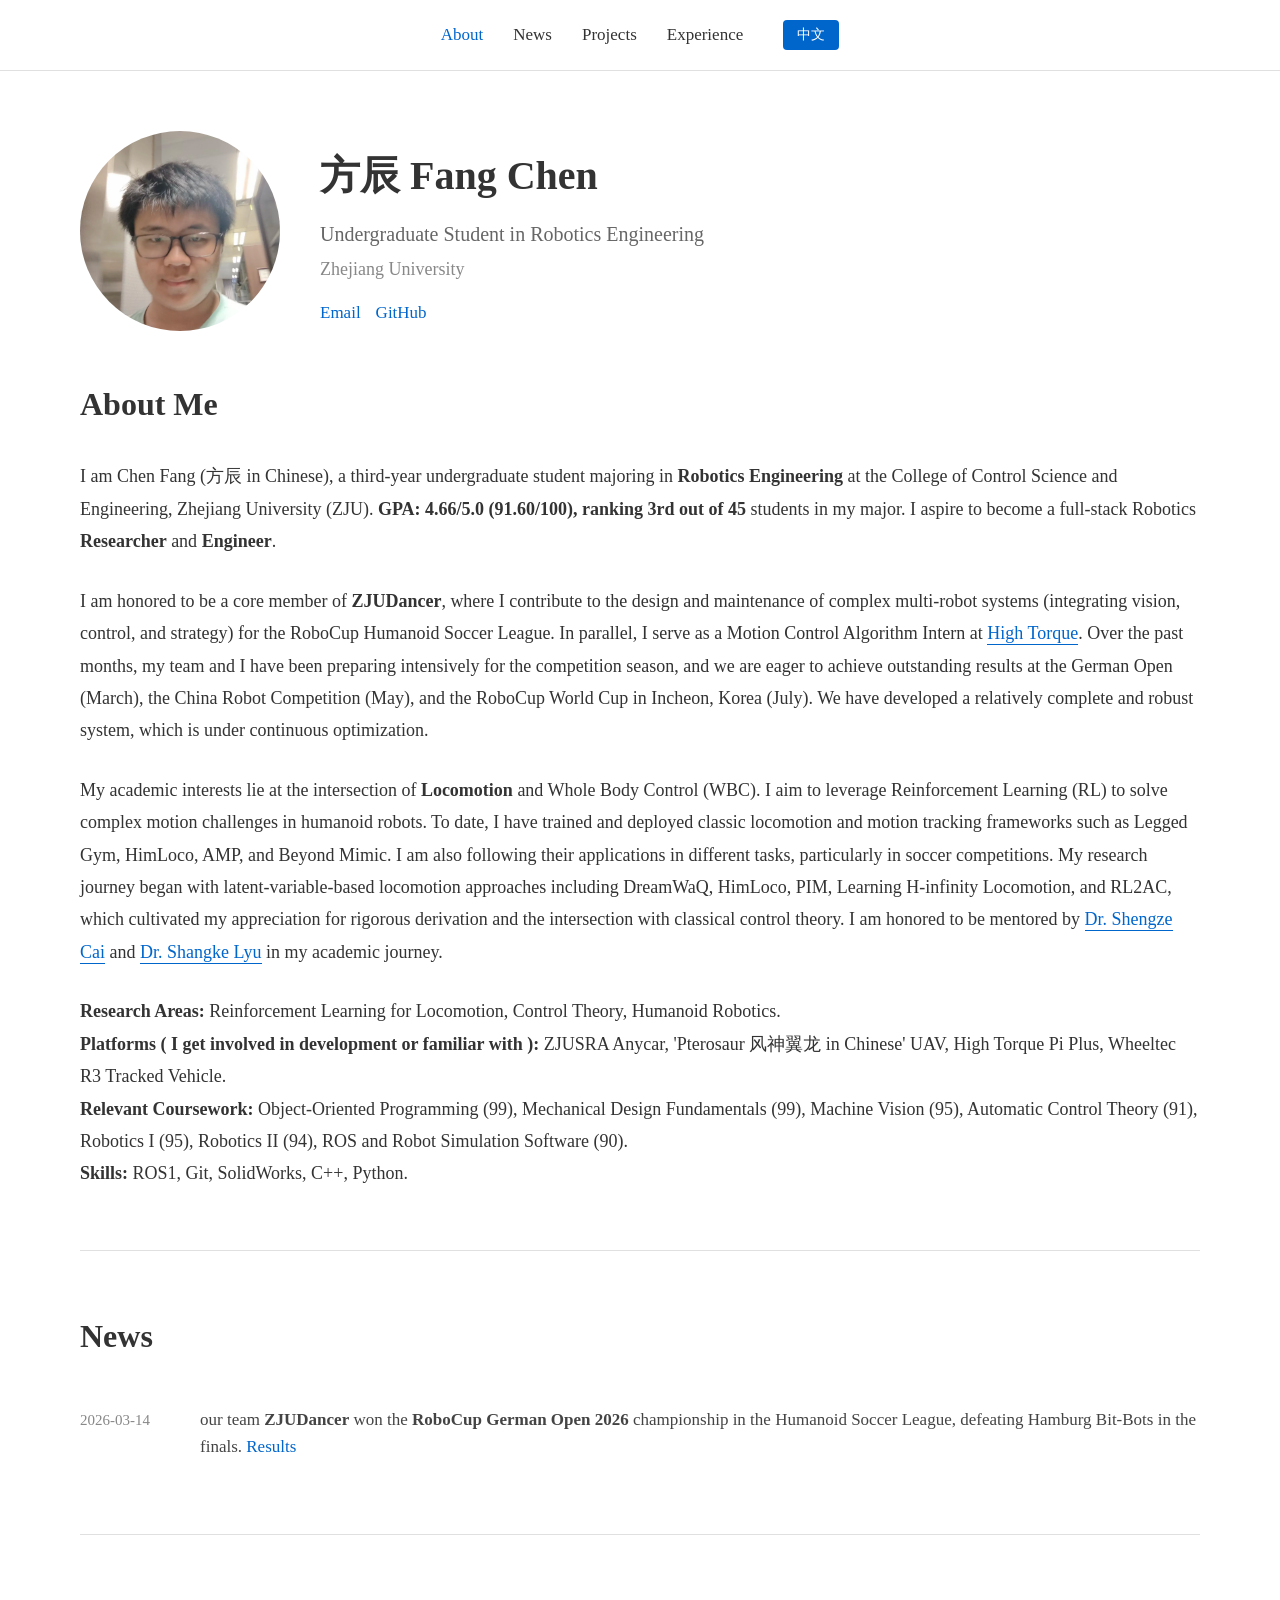
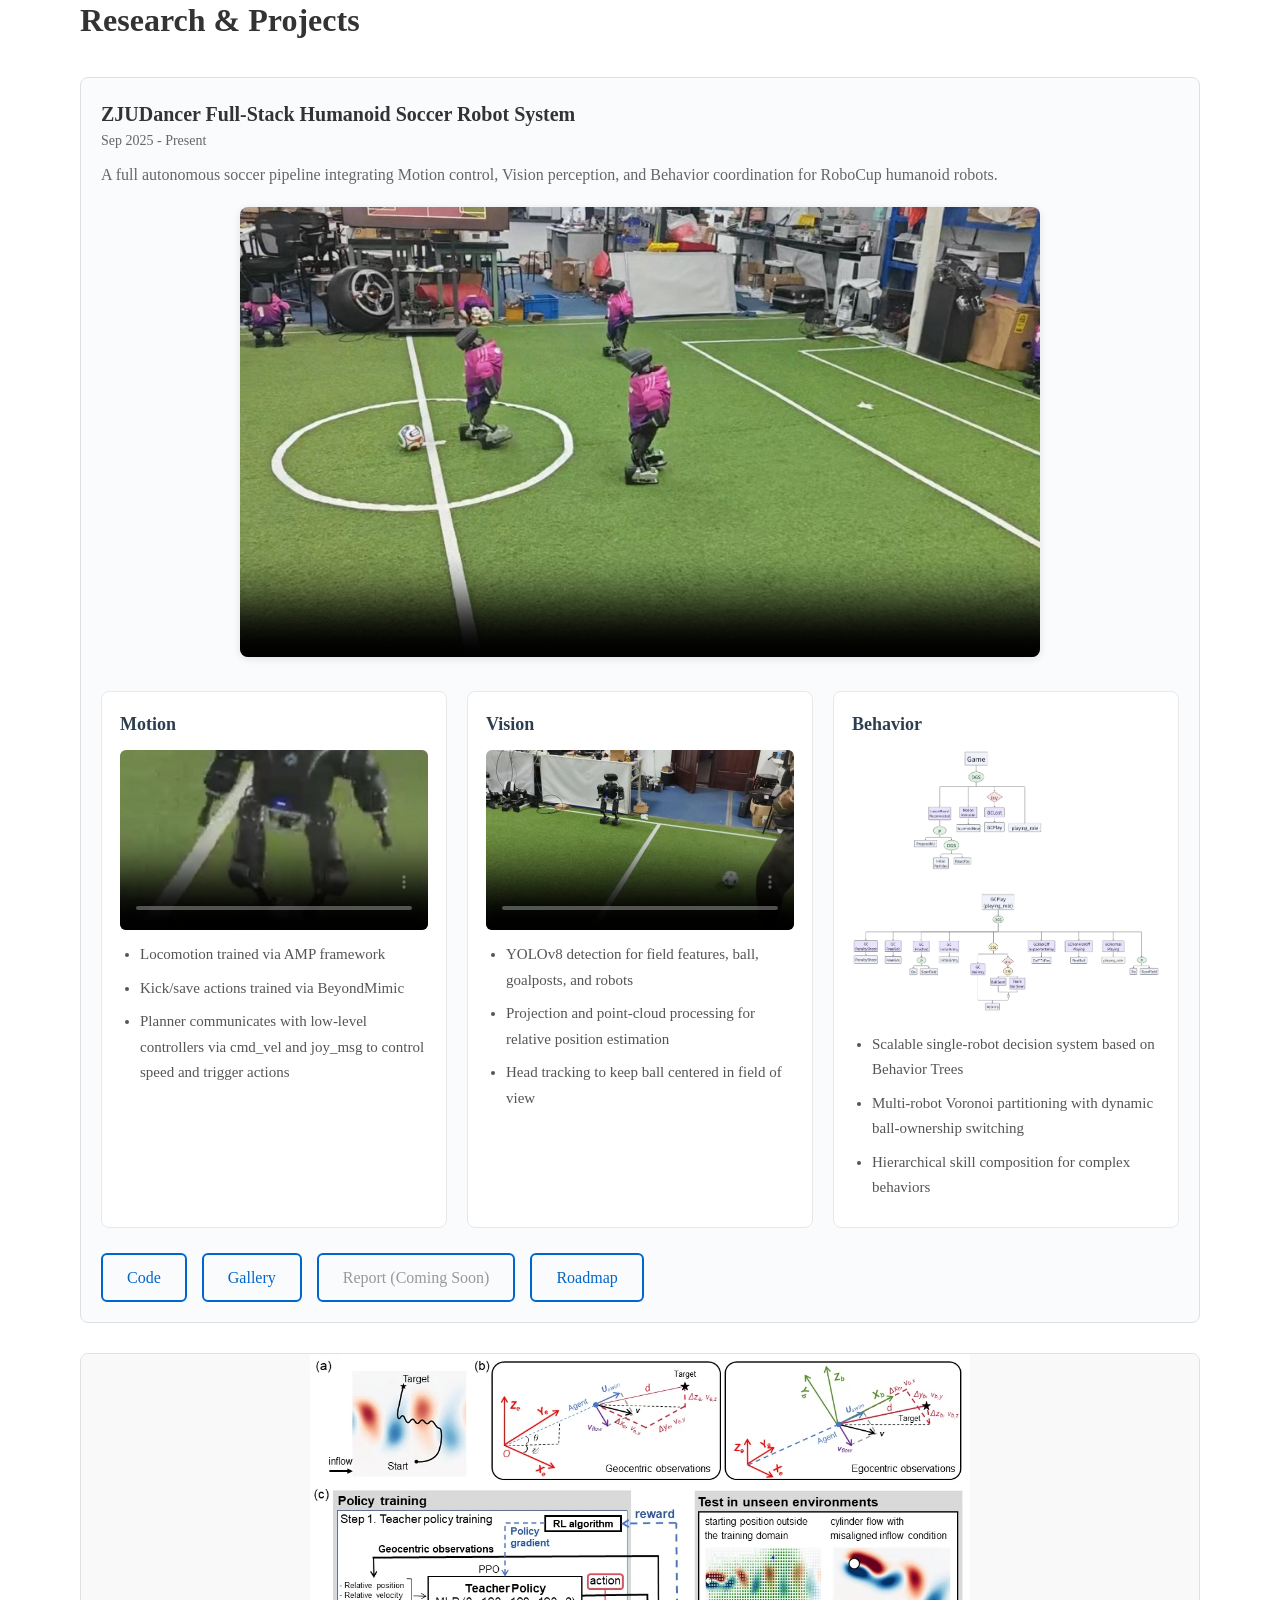
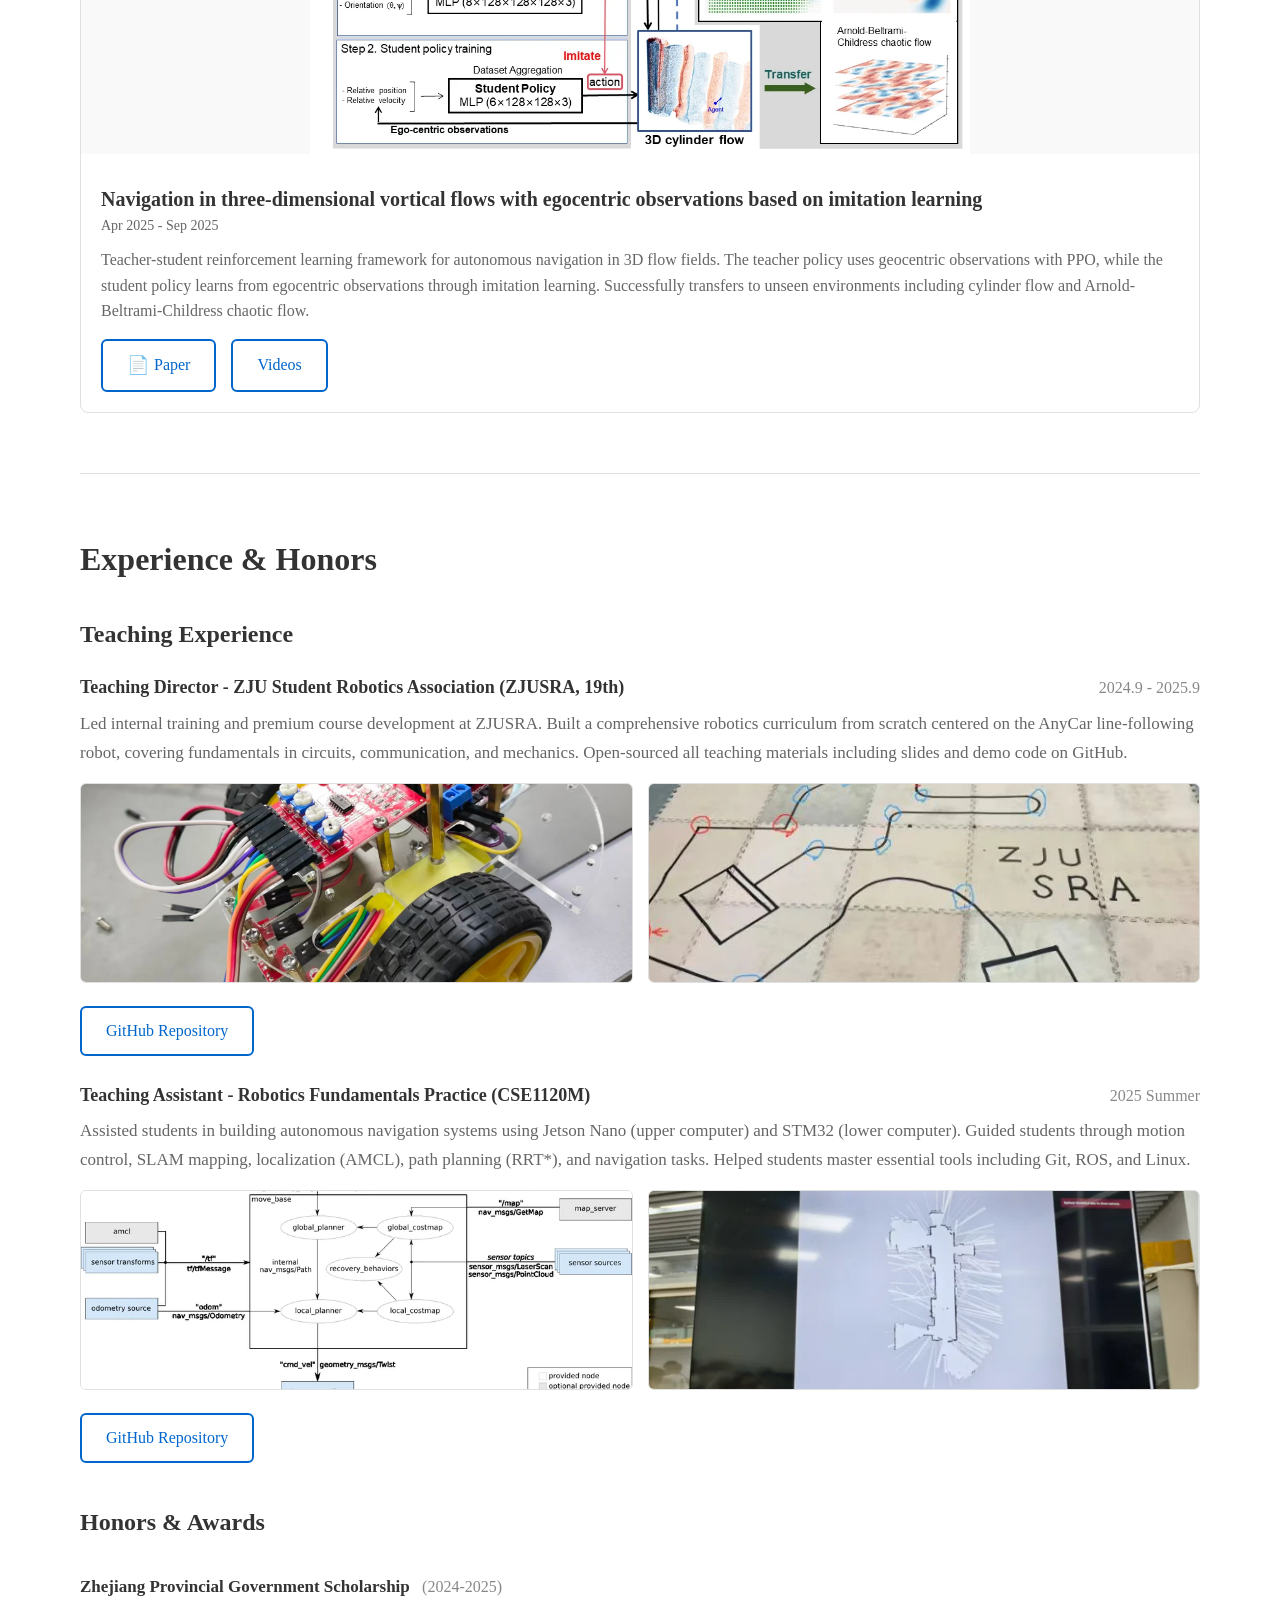
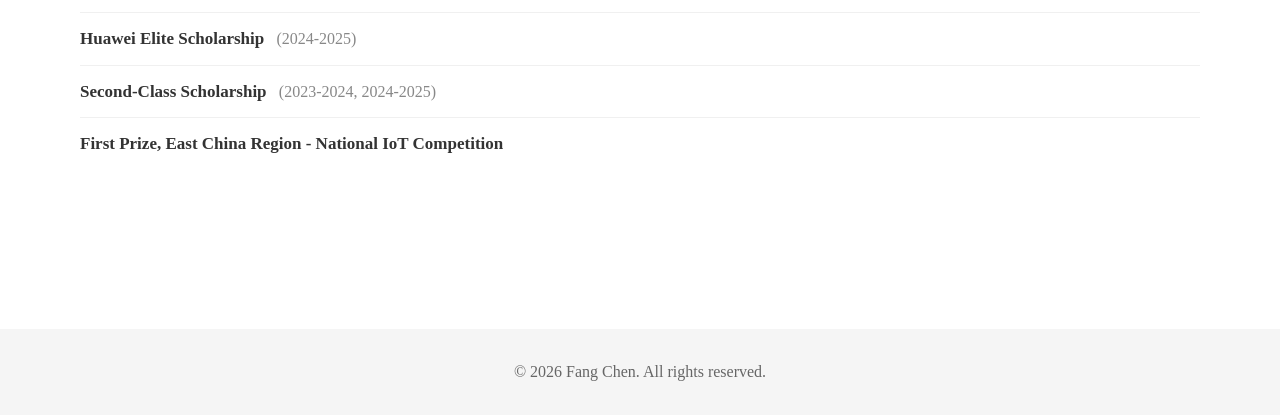
==== index.html @ 6ed4fe22 "Add news section with RoboCup German Open 2026 championship Co-Authored-By: Claude Sonnet 4.6 <norep" ====
<!doctype html>
<html lang="zh-CN">
  <head>
    <meta charset="UTF-8" />
    <meta name="viewport" content="width=device-width, initial-scale=1.0" />
    <title>Fang Chen - Personal Homepage</title>
    <link rel="stylesheet" href="style.css" />
  </head>
  <body>
    <nav class="navbar">
      <div class="container">
        <a
          href="#about"
          class="nav-link"
          data-lang-en="About"
          data-lang-zh="关于"
          >About</a
        >
        <!-- <a
          href="#publications"
          class="nav-link"
          data-lang-en="Publications"
          data-lang-zh="论文"
          >Publications</a
        > -->
        <a
          href="#news"
          class="nav-link"
          data-lang-en="News"
          data-lang-zh="动态"
          >News</a
        >
        <a
          href="#projects"
          class="nav-link"
          data-lang-en="Projects"
          data-lang-zh="项目"
          >Projects</a
        >
        <!-- <a href="#blog" class="nav-link" data-lang-en="Blog" data-lang-zh="博客"
          >Blog</a
        > -->
        <a
          href="#experience"
          class="nav-link"
          data-lang-en="Experience"
          data-lang-zh="经历与荣誉"
          >Experience & Honor</a
        >
        <button id="lang-toggle" class="lang-btn">中文</button>
      </div>
    </nav>

    <main class="container">
      <!-- About Section -->
      <section id="about" class="section">
        <div class="profile">
          <picture>
            <source srcset="images/profile.webp" type="image/webp" />
            <img
              src="images/profile.jpg"
              alt="方辰 Fang Chen"
              class="profile-img"
            />
          </picture>
          <div class="profile-info">
            <h1>方辰 Fang Chen</h1>
            <p
              class="title"
              data-lang-en="Undergraduate Student in Robotics Engineering"
              data-lang-zh="机器人工程（荣誉项目）本科生"
            >
              Undergraduate Student in Robotics Engineering
            </p>
            <p
              class="affiliation"
              data-lang-en="Zhejiang University"
              data-lang-zh="浙江大学"
            >
              Zhejiang University
            </p>
            <div class="links">
              <a
                href="mailto:chen.fang@zju.edu.cn"
                data-lang-en="Email"
                data-lang-zh="邮箱"
                >Email</a
              >
              <a href="https://github.com/bclz19">GitHub</a>
            </div>
          </div>
        </div>
        <div class="bio">
          <h2 data-lang-en="About Me" data-lang-zh="关于我">About Me</h2>
          <p
            data-lang-en="I am Chen Fang (方辰 in Chinese), a third-year undergraduate student majoring in <strong>Robotics Engineering</strong> at the College of Control Science and Engineering, Zhejiang University (ZJU). <strong>GPA: 4.66/5.0 (91.60/100), ranking 3rd out of 45</strong> students in my major. I aspire to become a full-stack Robotics <strong>Researcher</strong> and <strong>Engineer</strong>."
            data-lang-zh="我是方辰（Chen Fang），来自浙江大学控制科学与工程学院<strong>机器人工程</strong>专业，目前是三年级本科生。我的<strong>学分绩点 (GPA)：4.66/5.0（百分制 91.60），专业排名第 3/45</strong>。我希望能够成为一名全栈的机器人<strong>研究者</strong>和<strong>工程师</strong>。"
          >
            I am Chen Fang (方辰 in Chinese), a third-year undergraduate student
            majoring in <strong>Robotics Engineering</strong> at the College of
            Control Science and Engineering, Zhejiang University (ZJU).
            <strong>GPA: 4.66/5.0 (91.60/100), ranking 3rd out of 45</strong>
            students in my major. I aspire to become a full-stack Robotics
            <strong>Researcher</strong> and <strong>Engineer</strong>.
          </p>

          <br />

          <p
            data-lang-en="I am honored to be a core member of <strong>ZJUDancer</strong>, where I contribute to the design and maintenance of complex multi-robot systems (integrating vision, control, and strategy) for the RoboCup Humanoid Soccer League. In parallel, I serve as a Motion Control Algorithm Intern at <a href='https://www.hightorque.cn/about' target='_blank'>High Torque</a>. Over the past months, my team and I have been preparing intensively for the competition season, and we are eager to achieve outstanding results at the German Open (March), the China Robot Competition (May), and the RoboCup World Cup in Incheon, Korea (July). We have developed a relatively complete and robust system, which is under continuous optimization."
            data-lang-zh="现在我是<strong>ZJUDancer</strong>战队的核心成员，我参与设计和维护了一个用于robocup足球比赛的多机器人系统（主要由视觉、控制和策略三部分组成）。同时，我是<a href='https://www.hightorque.cn/about' target='_blank'>高擎动力</a>运控组的算法实习生。过去一段时间，我们正在为密集的赛季做准备，我们迫切希望在德国公开赛（3月）、中国机器人大赛（5月）和韩国仁川RoboCup世界杯（7月）上取得优异成绩，目前我们已经拥有了一套相对完整且鲁棒的系统，并且正在持续优化中。"
          >
            I am honored to be a core member of
            <strong>ZJUDancer</strong>, where I contribute to the design and
            maintenance of complex multi-robot systems (integrating vision,
            control, and strategy) for the RoboCup Humanoid Soccer League. In
            parallel, I serve as a Motion Control Algorithm Intern at
            <a href="https://www.hightorque.cn/about" target="_blank"
              >High Torque</a
            >. Over the past months, my team and I have been preparing
            intensively for the competition season, and we are eager to achieve
            outstanding results at the German Open (March), the China Robot
            Competition (May), and the RoboCup World Cup in Incheon, Korea
            (July). We have developed a relatively complete and robust system,
            which is under continuous optimization.
          </p>

          <br />

          <p
            data-lang-en="My academic interests lie at the intersection of <strong>Locomotion</strong> and Whole Body Control (WBC). I aim to leverage Reinforcement Learning (RL) to solve complex motion challenges in humanoid robots. To date, I have trained and deployed classic locomotion and motion tracking frameworks such as Legged Gym, HimLoco, AMP, and Beyond Mimic. I am also following their applications in different tasks, particularly in soccer competitions. My research journey began with latent-variable-based locomotion approaches including DreamWaQ, HimLoco, PIM, Learning H-infinity Locomotion, and RL2AC, which cultivated my appreciation for rigorous derivation and the intersection with classical control theory. I am honored to be mentored by <a href='https://scholar.google.com/citations?user=mW_C-AQAAAAJ&hl=en' target='_blank'>Dr. Shengze Cai</a> and <a href='https://lsk-robot.github.io/' target='_blank'>Dr. Shangke Lyu</a> in my academic journey."
            data-lang-zh="我的学术兴趣在于机器人的<strong>运动控制(locomotion)</strong>和全身控制（WBC）。我希望利用强化学习（RL）解决人形机器人的复杂运动挑战。迄今为止，我训练和部署Legged Gym、HimLoco、AMP和Beyond Mimic等经典的locomotion和motion tracking的算法框架，同时我也在关注这些工作在不同task中的应用（特别是足球比赛）。我的科研启蒙于dreamwaq、himloco、PIM、Learning H-infinity Locomotion、RL2AC等一系列locomotion算法，也让我对工作有了一定的taste——重视工程实现(show me the result!)、重视可解释性、与控制理论交叉。我很荣幸能在学术启蒙过程中得到<a href='https://scholar.google.com/citations?user=mW_C-AQAAAAJ&hl=en' target='_blank'>蔡声泽博士</a>和<a href='https://lsk-robot.github.io/' target='_blank'>吕尚可博士</a>的指导。"
          >
            My academic interests lie at the intersection of
            <strong>Locomotion</strong> and Whole Body Control (WBC). I aim to
            leverage Reinforcement Learning (RL) to solve complex motion
            challenges in humanoid robots. To date, I have trained and deployed
            classic locomotion and motion tracking frameworks such as Legged
            Gym, HimLoco, AMP, and Beyond Mimic. I am also following their
            applications in different tasks, particularly in soccer
            competitions. My research journey began with latent-variable-based
            locomotion approaches including DreamWaQ, HimLoco, PIM, Learning
            H-infinity Locomotion, and RL2AC, which cultivated my appreciation
            for rigorous derivation and the intersection with classical control
            theory. I am honored to be mentored by
            <a
              href="https://scholar.google.com/citations?user=mW_C-AQAAAAJ&hl=en"
              target="_blank"
              >Dr. Shengze Cai</a
            >
            and
            <a href="https://lsk-robot.github.io/" target="_blank"
              >Dr. Shangke Lyu</a
            >
            in my academic journey.
          </p>

          <br />

          <p
            data-lang-en="<strong>Research Areas:</strong> Reinforcement Learning for Locomotion, Control Theory, Humanoid Robotics.<br><strong>Platforms ( I get involved in development or familiar with ):</strong> ZJUSRA Anycar, 'Pterosaur 风神翼龙 in Chinese' UAV, High Torque Pi Plus, Wheeltec R3 Tracked Vehicle.<br><strong>Relevant Coursework:</strong> Object-Oriented Programming (99), Mechanical Design Fundamentals (99), Machine Vision (95), Automatic Control Theory (91), Robotics I (95), Robotics II (94), ROS and Robot Simulation Software (90).<br><strong>Skills:</strong> ROS1, Git, SolidWorks, C++, Python."
            data-lang-zh='<strong>研究方向：</strong>强化学习、控制理论、人形机器人。<br><strong>参与开发或熟悉的硬件平台：</strong>浙大机器人协会Anycar、"风神翼龙”扑翼机、高擎动力Pi Plus、WheelTec R3履带车。<br><strong>相关课程：</strong>机器人学I（95）、机器人学II（94）、面向对象程序设计（99）、机械设计基础（99）、机器视觉（95）、自动控制理论（91）、ROS与机器人仿真软件（90）。<br>（我在机器人运动学、动力学、控制与优化方面有一定基础并将持续学习，我对数学感兴趣）<br><strong>技能：</strong>ROS1、Git、SolidWorks、C++、Python。'
          >
            <strong>Research Areas:</strong> Reinforcement Learning for
            Locomotion, Control Theory, Humanoid Robotics.<br /><strong
              >Platforms ( I get involved in development or familiar with
              ):</strong
            >
            ZJUSRA Anycar, 'Pterosaur 风神翼龙 in Chinese' UAV, High Torque Pi
            Plus, Wheeltec R3 Tracked Vehicle.<br /><strong>Skills:</strong>
            ROS1, Git, SolidWorks, C++, Python.
          </p>
        </div>
      </section>

      <!-- News Section -->
      <section id="news" class="section">
        <h2 data-lang-en="News" data-lang-zh="动态">News</h2>
        <ul class="news-list">
          <li class="news-item">
            <span class="news-date">2026-03-14</span>
            <p
              data-lang-en="our team <strong>ZJUDancer</strong> won the <strong>RoboCup German Open 2026</strong> championship in the Humanoid Soccer League, defeating Hamburg Bit-Bots in the finals. <a href='https://robocup.de/germanopen-2026/ergebnisse/major/humanoid-soccer-league' target='_blank'>Results</a>"
              data-lang-zh="<strong>ZJUDancer</strong> 在决赛中战胜 Hamburg Bit-Bots，荣获 <strong>RoboCup 德国公开赛 2026</strong> 人形机器人足球联赛冠军。<a href='https://robocup.de/germanopen-2026/ergebnisse/major/humanoid-soccer-league' target='_blank'>比赛结果</a>"
            >
              our team <strong>ZJUDancer</strong> won the <strong>RoboCup German Open 2026</strong> championship in the Humanoid Soccer League, defeating Hamburg Bit-Bots in the finals.
              <a href="https://robocup.de/germanopen-2026/ergebnisse/major/humanoid-soccer-league" target="_blank">Results</a>
            </p>
          </li>
        </ul>
      </section>

      <!-- Projects Section -->
      <section id="projects" class="section">
        <h2 data-lang-en="Research & Projects" data-lang-zh="研究与项目">
          Research & Projects
        </h2>
        <div class="project-grid">
          <!-- Flapping-wing Aircraft Control -->
          <!-- <div class="project-card">
            <img src="images/project1.jpg" alt="Flapping-wing Aircraft" />
            <div class="project-info">
              <h3
                data-lang-en="RL-based Flapping-wing Aircraft Control"
                data-lang-zh="基于强化学习的扑翼机控制"
              >
                RL-based Flapping-wing Aircraft Control
              </h3>
              <p
                data-lang-en="Research on autonomous flight control using PPO algorithm. Supervised by Prof. Shengze Cai (ZJU Hundred Talents Program). Apr 2025 - Aug 2025"
                data-lang-zh="使用PPO算法进行自主飞行控制研究。导师：浙江大学百人计划研究员蔡声泽。2025.4 - 2025.8"
              >
                Research on autonomous flight control using PPO algorithm.
                Supervised by Prof. Shengze Cai (ZJU Hundred Talents Program).
                Apr 2025 - Aug 2025
              </p>
              <div class="project-links">
                <a href="#">GitHub</a>
              </div>
            </div>
          </div> -->

          <!-- RoboCup ZJUDancer -->
          <div class="project-card robocup-card" id="robocup-project">
            <div class="project-info robocup-info">
              <h3
                data-lang-en="ZJUDancer Full-Stack Humanoid Soccer Robot System"
                data-lang-zh="ZJUDancer 人形机器人足球比赛系统"
              >
                ZJUDancer Full-Stack Humanoid Soccer Robot System
              </h3>
              <p
                class="project-period"
                style="
                  color: #666;
                  font-size: 14px;
                  margin-top: -10px;
                  margin-bottom: 10px;
                "
              >
                <span
                  data-lang-en="Sep 2025 - Present"
                  data-lang-zh="2025.9 - 至今"
                  >Sep 2025 - Present</span
                >
              </p>
              <p
                data-lang-en="A full autonomous soccer pipeline integrating Motion control, Vision perception, and Behavior coordination for RoboCup humanoid robots."
                data-lang-zh="参与设计与维护了ZJUDancer人形机器人足球比赛系统（涉及运动控制、视觉感知和策略）。"
              >
                A full autonomous soccer pipeline integrating Motion control,
                Vision perception, and Behavior coordination for RoboCup
                humanoid robots.
              </p>

              <!-- Overview Match Video -->
              <div class="robocup-overview">
                <video
                  controls
                  preload="metadata"
                  poster="images/match.webp"
                  muted
                  playsinline
                >
                  <source src="videos/match.mp4" type="video/mp4" />
                  Your browser does not support the video tag.
                </video>
              </div>

              <div class="robocup-grid">
                <div class="module-box">
                  <h4 data-lang-en="Motion" data-lang-zh="运动控制">Motion</h4>
                  <div class="module-media">
                    <video
                      controls
                      preload="metadata"
                      poster="images/action_show.webp"
                      muted
                      playsinline
                    >
                      <source src="videos/action_show.mp4" type="video/mp4" />
                      Your browser does not support the video tag.
                    </video>
                  </div>
                  <ul
                    class="module-features"
                    data-lang-en="<li>Locomotion trained via AMP framework</li><li>Kick/save actions trained via BeyondMimic</li><li>Planner communicates with low-level controllers via cmd_vel and joy_msg to control speed and trigger actions</li>"
                    data-lang-zh="<li>通过AMP训练的locomotion</li><li>通过BeyondMimic训练的踢球/扑救动作跟踪</li><li>规划器通过cmd_vel和joy_msg与底层控制器通信，控制速度并触发动作</li>"
                  >
                    <li>Locomotion trained via AMP framework</li>
                    <li>Kick/save actions trained via BeyondMimic</li>
                    <li>
                      Planner communicates with low-level controllers via
                      cmd_vel and joy_msg to control speed and trigger actions
                    </li>
                  </ul>
                </div>

                <div class="module-box">
                  <h4 data-lang-en="Vision" data-lang-zh="视觉感知">Vision</h4>
                  <div class="module-media">
                    <video
                      controls
                      preload="metadata"
                      poster="images/track_ball.webp"
                      muted
                      playsinline
                    >
                      <source src="videos/track_ball.mp4" type="video/mp4" />
                      Your browser does not support the video tag.
                    </video>
                  </div>
                  <ul
                    class="module-features"
                    data-lang-en="<li>YOLOv8 detection for field features, ball, goalposts, and robots</li><li>Projection and point-cloud processing for relative position estimation</li><li>Head tracking to keep ball centered in field of view</li>"
                    data-lang-zh="<li>基于YOLOv8的场地特征、球、球门柱和机器人检测</li><li>内外参转换实现相对位置估计</li><li>头部跟踪保持球在视野中心</li>"
                  >
                    <li>
                      YOLOv8 detection for field features, ball, goalposts, and
                      robots
                    </li>
                    <li>
                      Projection and point-cloud processing for relative
                      position estimation
                    </li>
                    <li>
                      Head tracking to keep ball centered in field of view
                    </li>
                  </ul>
                </div>

                <div class="module-box">
                  <h4 data-lang-en="Behavior" data-lang-zh="行为决策">
                    Behavior
                  </h4>
                  <picture>
                    <source
                      srcset="images/behavior_overview.webp"
                      type="image/webp"
                    />
                    <picture
                      ><source
                        srcset="images/behavior_overview.webp"
                        type="image/webp" />
                      <img
                        src="images/behavior_overview.png"
                        alt="Behavior Overview"
                    /></picture>
                  </picture>
                  <ul
                    class="module-features"
                    data-lang-en="<li>Scalable single-robot decision system based on Behavior Trees</li><li>Multi-robot Voronoi partitioning with dynamic ball-ownership switching</li><li>Hierarchical skill composition for complex behaviors</li>"
                    data-lang-zh="<li>基于行为树的决策系统</li><li>基于Voronoi图的多机器人协作</li><li>Striker、Defender、Goalkeeper等角色</li>"
                  >
                    <li>
                      Scalable single-robot decision system based on Behavior
                      Trees
                    </li>
                    <li>
                      Multi-robot Voronoi partitioning with dynamic
                      ball-ownership switching
                    </li>
                    <li>
                      Hierarchical skill composition for complex behaviors
                    </li>
                  </ul>
                </div>
              </div>

              <div class="project-links">
                <a
                  href="https://github.com/HighTorque-Robotics/RoboCup_Workspace"
                  target="_blank"
                  data-lang-en="Code"
                  data-lang-zh="代码"
                  >Code</a
                >
                <button
                  type="button"
                  class="video-toggle"
                  data-target="robocup-gallery"
                  data-lang-en="Gallery"
                  data-lang-zh="图库"
                >
                  Gallery
                </button>
                <a
                  href="#"
                  onclick="return false;"
                  style="cursor: default; color: #999"
                  data-lang-en="Report (Coming Soon)"
                  data-lang-zh="报告（即将发布）"
                  >Report (Coming Soon)</a
                >
                <button
                  type="button"
                  class="video-toggle"
                  data-target="robocup-roadmap"
                  data-lang-en="Roadmap"
                  data-lang-zh="路线图"
                >
                  Roadmap
                </button>
              </div>

              <div
                id="robocup-gallery"
                class="project-videos robocup-videos"
                hidden
              >
                <div class="gallery-grid">
                  <picture
                    ><source srcset="images/zjudancer.webp" type="image/webp" />
                    <img src="images/zjudancer.png" alt="ZJUDancer Team Photo"
                  /></picture>
                  <video
                    controls
                    preload="metadata"
                    poster="images/action_show.webp"
                    muted
                    playsinline
                  >
                    <source src="videos/action_show.mp4" type="video/mp4" />
                    Your browser does not support the video tag.
                  </video>
                  <picture
                    ><source srcset="images/yolov8.webp" type="image/webp" />
                    <img src="images/yolov8.jpeg" alt="YOLOv8 Detection"
                  /></picture>
                  <picture
                    ><source srcset="images/skill.webp" type="image/webp" />
                    <img src="images/skill.png" alt="Behavior Skills"
                  /></picture>
                  <picture
                    ><source srcset="images/voronoi.webp" type="image/webp" />
                    <img src="images/voronoi.jpeg" alt="Voronoi Partitioning"
                  /></picture>
                </div>
              </div>

              <div
                id="robocup-roadmap"
                class="project-videos robocup-videos"
                style="
                  background-color: #fafbfc;
                  padding: 25px;
                  border-radius: 8px;
                "
                hidden
              >
                <h4
                  style="font-size: 20px; margin-bottom: 15px; color: #2c3e50"
                  data-lang-en="Future Directions"
                  data-lang-zh="未来方向"
                >
                  Future Directions
                </h4>
                <p
                  style="font-size: 17px; line-height: 1.8; color: #555"
                  data-lang-en="We are closely following recent advances in end-to-end learning for humanoid soccer, particularly end-to-end kicking and goalkeeping approaches. Inspired by pioneering work such as <a href='https://soccer-humanoid.github.io/' target='_blank' style='color: #0066cc; text-decoration: underline;'>soccer-humanoid.github.io</a> and <em>Learning Vision-Driven Reactive Soccer Skills for Humanoid Robots</em>, we aim to integrate these vision-driven reactive frameworks into our system and showcase the results at the RoboCup World Cup in Incheon, Korea this July."
                  data-lang-zh="我们正密切关注人形机器人足球领域端到端学习的最新进展，尤其是端到端踢球和守门员方法。受到<a href='https://soccer-humanoid.github.io/' target='_blank' style='color: #0066cc; text-decoration: underline;'>soccer-humanoid.github.io</a>和<em>Learning Vision-Driven Reactive Soccer Skills for Humanoid Robots</em>等前沿工作的启发，我们希望能将这些工作在我们的机器人上复现，并且融入整个系统，我们期待能够在今年七月韩国仁川举办的RoboCup世界杯上展示相关成果。"
                >
                  We are closely following recent advances in end-to-end
                  learning for humanoid soccer, particularly end-to-end kicking
                  and goalkeeping approaches. Inspired by pioneering work such
                  as
                  <a
                    href="https://soccer-humanoid.github.io/"
                    target="_blank"
                    style="color: #0066cc; text-decoration: underline"
                    >soccer-humanoid.github.io</a
                  >
                  and
                  <em
                    >Learning Vision-Driven Reactive Soccer Skills for Humanoid
                    Robots</em
                  >, we aim to integrate these vision-driven reactive frameworks
                  into our system and showcase the results at the RoboCup World
                  Cup in Incheon, Korea this July.
                </p>
              </div>
            </div>
          </div>

          <!-- 3D Reinforcement Learning Project -->
          <div class="project-card">
            <picture
              ><source srcset="images/rl_nav_overview.webp" type="image/webp" />
              <img src="images/rl_nav_overview.png" alt="3D RL Navigation"
            /></picture>
            <div class="project-info">
              <h3
                data-lang-en="Navigation in three-dimensional vortical flows with egocentric observations based on imitation learning"
                data-lang-zh="基于模仿学习和自我中心观测的三维涡流导航"
              >
                Navigation in three-dimensional vortical flows with egocentric
                observations based on imitation learning
              </h3>
              <p
                class="project-period"
                style="
                  color: #666;
                  font-size: 14px;
                  margin-top: -10px;
                  margin-bottom: 10px;
                "
              >
                <span
                  data-lang-en="Apr 2025 - Sep 2025"
                  data-lang-zh="2025.4 - 2025.9"
                  >Apr 2025 - Sep 2025</span
                >
              </p>
              <p
                data-lang-en="Teacher-student reinforcement learning framework for autonomous navigation in 3D flow fields. The teacher policy uses geocentric observations with PPO, while the student policy learns from egocentric observations through imitation learning. Successfully transfers to unseen environments including cylinder flow and Arnold-Beltrami-Childress chaotic flow."
                data-lang-zh="基于师生框架的三维流场自主导航强化学习。教师策略使用地心观测和PPO算法训练，学生策略通过模仿学习从自我中心观测中学习。成功迁移到未见过的环境，包括圆柱绕流和Arnold-Beltrami-Childress混沌流场。"
              >
                Teacher-student reinforcement learning framework for autonomous
                navigation in 3D flow fields. The teacher policy uses geocentric
                observations with PPO, while the student policy learns from
                egocentric observations through imitation learning. Successfully
                transfers to unseen environments including cylinder flow and
                Arnold-Beltrami-Childress chaotic flow.
              </p>
              <div class="project-links">
                <a
                  href="papers/RL_nav.pdf"
                  class="pdf-icon"
                  target="_blank"
                  data-lang-en="Paper"
                  data-lang-zh="论文"
                  >Paper</a
                >
                <button
                  type="button"
                  class="video-toggle"
                  data-target="rl-nav-videos"
                  data-lang-en="Videos"
                  data-lang-zh="视频"
                >
                  Videos
                </button>
              </div>
              <div class="project-videos" id="rl-nav-videos" hidden>
                <video
                  controls
                  preload="metadata"
                  poster="images/movie1.webp"
                  muted
                  playsinline
                >
                  <source src="movie1.mp4" type="video/mp4" />
                  Your browser does not support the video tag.
                </video>
                <video
                  controls
                  preload="metadata"
                  poster="images/movie2.webp"
                  muted
                  playsinline
                >
                  <source src="movie2.mp4" type="video/mp4" />
                  Your browser does not support the video tag.
                </video>
              </div>
            </div>
          </div>
        </div>
      </section>

      <!-- Experience & Honors Section -->
      <section id="experience" class="section">
        <h2 data-lang-en="Experience & Honors" data-lang-zh="经历与荣誉">
          经历与荣誉
        </h2>

        <div class="experience-section">
          <h3 data-lang-en="Teaching Experience" data-lang-zh="教学经历">
            教学经历
          </h3>

          <div class="experience-item">
            <div class="exp-header">
              <strong
                data-lang-en="Teaching Director - ZJU Student Robotics Association (ZJUSRA, 19th)"
                data-lang-zh="教学部部长 - 浙江大学学生机器人协会（第19届）"
                >教学部部长 - 浙江大学学生机器人协会（第19届）</strong
              >
              <span class="exp-date">2024.9 - 2025.9</span>
            </div>
            <p
              data-lang-en="Led internal training and premium course development at ZJUSRA. Built a comprehensive robotics curriculum from scratch centered on the AnyCar line-following robot, covering fundamentals in circuits, communication, and mechanics. Open-sourced all teaching materials including slides and demo code on GitHub."
              data-lang-zh="负责浙江大学学生机器人协会的内训和精品课建设。从零开始基于AnyCar巡线小车构建完整课程体系，覆盖电路、通信、机械等入门知识。将所有教学材料（slides和demo code）在GitHub开源。"
            >
              负责浙江大学学生机器人协会的内训和精品课建设。从零开始基于AnyCar巡线小车构建完整课程体系，覆盖电路、通信、机械等入门知识。将所有教学材料（slides和demo
              code）在GitHub开源。
            </p>
            <div class="teaching-gallery">
              <picture
                ><source srcset="images/anycar.webp" type="image/webp" />
                <img src="images/anycar.jpg" alt="AnyCar Robot"
              /></picture>
              <picture>
                <source
                  srcset="images/line_following_competition.webp"
                  type="image/webp"
                />
                <picture
                  ><source
                    srcset="images/line_following_competition.webp"
                    type="image/webp" />
                  <img
                    src="images/line_following_competition.jpg"
                    alt="Line Following Competition"
                /></picture>
              </picture>
            </div>
            <div class="project-links" style="margin-top: 15px">
              <a
                href="https://github.com/zju-robot/teaching_material"
                target="_blank"
                data-lang-en="GitHub Repository"
                data-lang-zh="GitHub 仓库"
                >GitHub Repository</a
              >
            </div>
          </div>

          <div class="experience-item">
            <div class="exp-header">
              <strong
                data-lang-en="Teaching Assistant - Robotics Fundamentals Practice (CSE1120M)"
                data-lang-zh="助教 - 机器人基础实践 (CSE1120M)"
                >助教 - 机器人基础实践 (CSE1120M)</strong
              >
              <span class="exp-date">2025 Summer</span>
            </div>
            <p
              data-lang-en="Assisted students in building autonomous navigation systems using Jetson Nano (upper computer) and STM32 (lower computer). Guided students through motion control, SLAM mapping, localization (AMCL), path planning (RRT*), and navigation tasks. Helped students master essential tools including Git, ROS, and Linux."
              data-lang-zh="使用Jetson Nano作为上位机、STM32作为下位机，帮助同学完成运动控制、建图、定位（AMCL）、路径规划（RRT*）和导航任务。在此过程中，帮助同学熟悉Git、ROS、Linux等工具，初步了解了定位、建图、规划问题的解决方案。"
            >
              使用Jetson
              Nano作为上位机、STM32作为下位机，帮助同学完成运动控制、建图、定位（AMCL）、路径规划（RRT*）和导航任务。在此过程中，帮助同学熟悉Git、ROS、Linux等工具，初步了解了定位、建图、规划问题的解决方案。
            </p>
            <div class="teaching-gallery">
              <picture>
                <source
                  srcset="images/navigation_graph.webp"
                  type="image/webp"
                />
                <picture
                  ><source
                    srcset="images/navigation_graph.webp"
                    type="image/webp" />
                  <img
                    src="images/navigation_graph.png"
                    alt="Navigation Node Graph"
                /></picture>
              </picture>
              <picture
                ><source srcset="images/slam_mapping.webp" type="image/webp" />
                <img src="images/slam_mapping.png" alt="SLAM Mapping Result"
              /></picture>
            </div>
            <div class="project-links" style="margin-top: 15px">
              <a
                href="https://github.com/IamHBW/CSE1120M_BasicPractice"
                target="_blank"
                data-lang-en="GitHub Repository"
                data-lang-zh="GitHub 仓库"
                >GitHub Repository</a
              >
            </div>
          </div>
        </div>

        <div class="experience-section">
          <h3 data-lang-en="Honors & Awards" data-lang-zh="获奖情况">
            获奖情况
          </h3>
          <ul class="honors-list">
            <li>
              <strong
                data-lang-en="Zhejiang Provincial Government Scholarship"
                data-lang-zh="浙江省政府奖学金"
                >浙江省政府奖学金</strong
              >
              <span data-lang-en="(2024-2025)" data-lang-zh="（2024-2025学年）"
                >（2024-2025学年）</span
              >
            </li>
            <li>
              <strong
                data-lang-en="Huawei Elite Scholarship"
                data-lang-zh="华为菁英奖学金"
                >华为菁英奖学金</strong
              >
              <span data-lang-en="(2024-2025)" data-lang-zh="（2024-2025学年）"
                >（2024-2025学年）</span
              >
            </li>
            <li>
              <strong
                data-lang-en="Second-Class Scholarship"
                data-lang-zh="二等奖学金"
                >二等奖学金</strong
              >
              <span
                data-lang-en="(2023-2024, 2024-2025)"
                data-lang-zh="（2023-2024、2024-2025学年）"
                >（2023-2024、2024-2025学年）</span
              >
            </li>
            <li>
              <strong
                data-lang-en="First Prize, East China Region - National IoT Competition"
                data-lang-zh="全国大学生物联网竞赛华东赛区一等奖"
                >全国大学生物联网竞赛华东赛区一等奖</strong
              >
            </li>
          </ul>
        </div>
      </section>

      <!-- Blog Section -->
      <!-- <section id="blog" class="section">
        <h2 data-lang-en="Blog" data-lang-zh="博客">博客</h2>
        <div class="blog-list">
  
          <article class="blog-item">
            <h3>
              <a
                href="blog/post1.html"
                data-lang-en="Blog Post Title"
                data-lang-zh="博客文章标题"
                >博客文章标题</a
              >
            </h3>
            <p class="date">2026-03-06</p>
            <p
              data-lang-en="Brief excerpt of your blog post..."
              data-lang-zh="博客文章的简要摘录..."
            >
              博客文章的简要摘录...
            </p>
          </article>
        </div>
      </section> -->
    </main>

    <footer>
      <div class="container">
        <p
          data-lang-en="&copy; 2026 Fang Chen. All rights reserved."
          data-lang-zh="&copy; 2026 Fang Chen. 保留所有权利。"
        >
          &copy; 2026 Fang Chen. 保留所有权利。
        </p>
      </div>
    </footer>

    <script src="script.js"></script>
  </body>
</html>
---- style.css ----
/* Reset and Base Styles */
* {
    margin: 0;
    padding: 0;
    box-sizing: border-box;
}

body {
    font-family: Georgia, 'Times New Roman', serif;
    line-height: 1.6;
    color: #333;
    background-color: #fff;
    font-size: 17px;
}

body:lang(zh), body:lang(zh-CN) {
    font-family: SimSun, '宋体', STSong, serif;
}

body:lang(en) {
    font-family: Georgia, 'Times New Roman', serif;
}

.container {
    max-width: 1200px;
    margin: 0 auto;
    padding: 0 40px;
}

/* Navigation */
.navbar {
    position: sticky;
    top: 0;
    background-color: #fff;
    border-bottom: 1px solid #e0e0e0;
    padding: 20px 0;
    z-index: 100;
}

.navbar .container {
    display: flex;
    gap: 30px;
    justify-content: center;
    align-items: center;
}

.lang-btn {
    background-color: #0066cc;
    color: #fff;
    border: none;
    padding: 6px 14px;
    border-radius: 4px;
    cursor: pointer;
    font-size: 14px;
    font-weight: 500;
    transition: background-color 0.3s;
    margin-left: 10px;
}

.lang-btn:hover {
    background-color: #0052a3;
}

.nav-link {
    text-decoration: none;
    color: #333;
    font-weight: 500;
    transition: color 0.3s;
}

.nav-link:hover,
.nav-link.active {
    color: #0066cc;
}

/* Sections */
.section {
    padding: 60px 0;
    border-bottom: 1px solid #e0e0e0;
}

.section:last-child {
    border-bottom: none;
}

.section h2 {
    font-size: 32px;
    margin-bottom: 30px;
    font-weight: 600;
}

/* Profile Section */
.profile {
    display: flex;
    gap: 40px;
    align-items: center;
    margin-bottom: 40px;
}

.profile-img {
    width: 200px;
    height: 200px;
    border-radius: 50%;
    object-fit: cover;
}

.profile-info h1 {
    font-size: 40px;
    margin-bottom: 10px;
}

.profile-info .title {
    font-size: 20px;
    color: #666;
    margin-bottom: 5px;
}

.profile-info .affiliation {
    font-size: 18px;
    color: #888;
    margin-bottom: 15px;
}

.links {
    display: flex;
    gap: 15px;
}

.links a {
    color: #0066cc;
    text-decoration: none;
    font-weight: 500;
}

.links a:hover {
    text-decoration: underline;
}

.bio p {
    font-size: 18px;
    line-height: 1.8;
}

.bio p a {
    color: #0066cc;
    text-decoration: none;
    font-weight: 500;
    border-bottom: 1px solid #0066cc;
    padding-bottom: 1px;
    transition: all 0.3s;
}

.bio p a:hover {
    color: #0052a3;
    border-bottom-color: #0052a3;
    background-color: rgba(0, 102, 204, 0.05);
}

/* Publications */
.publication-list {
    display: flex;
    flex-direction: column;
    gap: 30px;
}

.publication-item {
    display: flex;
    gap: 20px;
}

.pub-image {
    flex-shrink: 0;
    width: 200px;
    height: 120px;
}

.pub-image img {
    width: 100%;
    height: 100%;
    object-fit: cover;
    border-radius: 4px;
}

.pub-content h3 {
    font-size: 20px;
    margin-bottom: 8px;
}

.pub-content .authors {
    font-size: 16px;
    color: #666;
    margin-bottom: 5px;
}

.pub-content .venue {
    font-size: 16px;
    color: #888;
    font-style: italic;
    margin-bottom: 10px;
}

.pub-links {
    display: flex;
    gap: 12px;
}

.pub-links a {
    color: #0066cc;
    text-decoration: none;
    font-size: 16px;
    padding: 4px 12px;
    border: 1px solid #0066cc;
    border-radius: 4px;
    transition: all 0.3s;
}

.pub-links a:hover {
    background-color: #0066cc;
    color: #fff;
}

/* Projects */
.project-grid {
    display: flex;
    flex-direction: column;
    gap: 30px;
}

.project-card {
    border: 1px solid #e0e0e0;
    border-radius: 8px;
    overflow: hidden;
    transition: transform 0.3s, box-shadow 0.3s;
}

.project-card:hover {
    transform: translateY(-5px);
    box-shadow: 0 4px 12px rgba(0,0,0,0.1);
}

.project-card img {
    width: 100%;
    max-height: 400px;
    object-fit: contain;
    background-color: #f9f9f9;
}

/* RoboCup specific styles */
.robocup-card {
    background-color: #fafbfc;
}

.robocup-info {
    padding: 25px;
}

.robocup-overview {
    width: 100%;
    max-width: 800px;
    margin: 20px auto;
}

.robocup-overview video {
    width: 100%;
    border-radius: 8px;
    box-shadow: 0 2px 8px rgba(0,0,0,0.1);
}

.robocup-grid {
    display: grid;
    grid-template-columns: repeat(auto-fit, minmax(280px, 1fr));
    gap: 20px;
    margin: 25px 0;
}

.module-box {
    background: #fff;
    border-radius: 8px;
    padding: 18px;
    border: 1px solid #e8e8e8;
    transition: box-shadow 0.3s;
}

.module-box:hover {
    box-shadow: 0 2px 8px rgba(0,0,0,0.08);
}

.module-box h4 {
    font-size: 18px;
    margin-bottom: 12px;
    color: #2c3e50;
    font-weight: 600;
}

.module-media {
    width: 100%;
    height: 180px;
    overflow: hidden;
    border-radius: 6px;
    margin: 12px 0;
    background-color: #f5f5f5;
}

.module-media img,
.module-media video {
    width: 100%;
    height: 100%;
    object-fit: cover;
}

.module-features {
    font-size: 15px;
    line-height: 1.7;
    padding-left: 20px;
    margin: 12px 0 0 0;
    color: #555;
}

.module-features li {
    margin-bottom: 8px;
}

.gallery-grid {
    display: grid;
    grid-template-columns: repeat(auto-fit, minmax(250px, 1fr));
    gap: 15px;
    width: 100%;
}

.gallery-grid img,
.gallery-grid video {
    width: 100%;
    height: 200px;
    object-fit: cover;
    border-radius: 6px;
    border: 1px solid #e0e0e0;
}

.project-videos {
    display: flex;
    gap: 20px;
    padding: 20px;
    background-color: #f9f9f9;
    justify-content: center;
    align-items: center;
    margin-top: 20px;
    border-radius: 6px;
}

.project-videos[hidden] {
    display: none;
}

.project-videos video {
    flex: 1;
    max-width: 48%;
    max-height: 300px;
    width: 100%;
    object-fit: contain;
    border-radius: 4px;
}

.robocup-videos {
    padding: 25px;
}

.video-toggle {
    color: #0066cc;
    background-color: transparent;
    text-decoration: none;
    font-size: 16px;
    padding: 10px 24px;
    border: 2px solid #0066cc;
    border-radius: 6px;
    transition: all 0.3s;
    font-weight: 500;
    cursor: pointer;
    font-family: inherit;
}

.video-toggle:hover {
    background-color: #0066cc;
    color: #fff;
}

.pdf-icon {
    display: inline-flex;
    align-items: center;
    gap: 5px;
    color: #0066cc;
    text-decoration: none;
    font-size: 16px;
    font-weight: 500;
    padding: 10px 24px;
    border: 2px solid #0066cc;
    border-radius: 6px;
    transition: all 0.3s;
    background-color: transparent;
}

.pdf-icon:before {
    content: "📄";
    font-size: 18px;
}

.pdf-icon:hover {
    background-color: #0066cc;
    color: #fff;
}

.project-info {
    padding: 20px;
}

.project-info h3 {
    font-size: 20px;
    margin-bottom: 10px;
}

.project-info p {
    font-size: 16px;
    color: #666;
    margin-bottom: 15px;
}

.project-links {
    display: flex;
    gap: 15px;
    flex-wrap: wrap;
}

.project-links a {
    color: #0066cc;
    text-decoration: none;
    font-size: 16px;
    padding: 10px 24px;
    border: 2px solid #0066cc;
    border-radius: 6px;
    transition: all 0.3s;
    background-color: transparent;
    font-weight: 500;
}

.project-links a:hover {
    background-color: #0066cc;
    color: #fff;
}

/* Blog */
.blog-list {
    display: flex;
    flex-direction: column;
    gap: 25px;
}

.blog-item h3 {
    font-size: 22px;
    margin-bottom: 8px;
}

.blog-item h3 a {
    color: #333;
    text-decoration: none;
}

.blog-item h3 a:hover {
    color: #0066cc;
}

.blog-item .date {
    font-size: 16px;
    color: #888;
    margin-bottom: 10px;
}

.blog-item p {
    font-size: 17px;
    color: #666;
}

/* Experience & Honors */
.experience-section {
    margin-bottom: 40px;
}

.experience-section h3 {
    font-size: 24px;
    margin-bottom: 20px;
    color: #333;
}

.experience-item {
    margin-bottom: 25px;
}

.exp-header {
    display: flex;
    justify-content: space-between;
    align-items: baseline;
    margin-bottom: 8px;
    flex-wrap: wrap;
}

.exp-header strong {
    font-size: 18px;
    color: #333;
}

.exp-date {
    font-size: 16px;
    color: #888;
}

.experience-item p {
    font-size: 17px;
    line-height: 1.7;
    color: #666;
}

.teaching-gallery {
    display: grid;
    grid-template-columns: repeat(auto-fit, minmax(250px, 1fr));
    gap: 15px;
    margin-top: 15px;
}

.teaching-gallery img {
    width: 100%;
    height: 200px;
    object-fit: cover;
    border-radius: 6px;
    border: 1px solid #e0e0e0;
}

.honors-list {
    list-style: none;
    padding: 0;
}

.honors-list li {
    padding: 12px 0;
    border-bottom: 1px solid #f0f0f0;
    font-size: 17px;
}

.honors-list li:last-child {
    border-bottom: none;
}

.honors-list strong {
    color: #333;
    margin-right: 8px;
}

.honors-list span {
    color: #888;
    font-size: 16px;
}

/* News Section */
.news-list {
    list-style: none;
    padding: 0;
}

.news-item {
    display: flex;
    gap: 20px;
    padding: 14px 0;
    border-bottom: 1px solid #f0f0f0;
    font-size: 17px;
    align-items: baseline;
}

.news-item:last-child {
    border-bottom: none;
}

.news-date {
    color: #888;
    font-size: 15px;
    white-space: nowrap;
    min-width: 100px;
}

.news-item p {
    margin: 0;
    line-height: 1.6;
    color: #444;
}

.news-item a {
    color: #0066cc;
    text-decoration: none;
}

.news-item a:hover {
    text-decoration: underline;
}

/* Footer */
footer {
    background-color: #f5f5f5;
    padding: 30px 0;
    text-align: center;
    margin-top: 60px;
}

footer p {
    color: #666;
    font-size: 16px;
}

/* Responsive Design */
@media (max-width: 768px) {
    .profile {
        flex-direction: column;
        text-align: center;
    }

    .publication-item {
        flex-direction: column;
    }

    .pub-image {
        width: 100%;
        height: 200px;
    }

    .project-grid {
        grid-template-columns: 1fr;
    }

    .robocup-grid {
        grid-template-columns: 1fr;
    }

    .gallery-grid {
        grid-template-columns: 1fr;
    }

    .project-videos video {
        max-width: 100%;
    }

    .robocup-overview {
        margin: 15px 0;
    }

    .teaching-gallery {
        grid-template-columns: 1fr;
    }
}
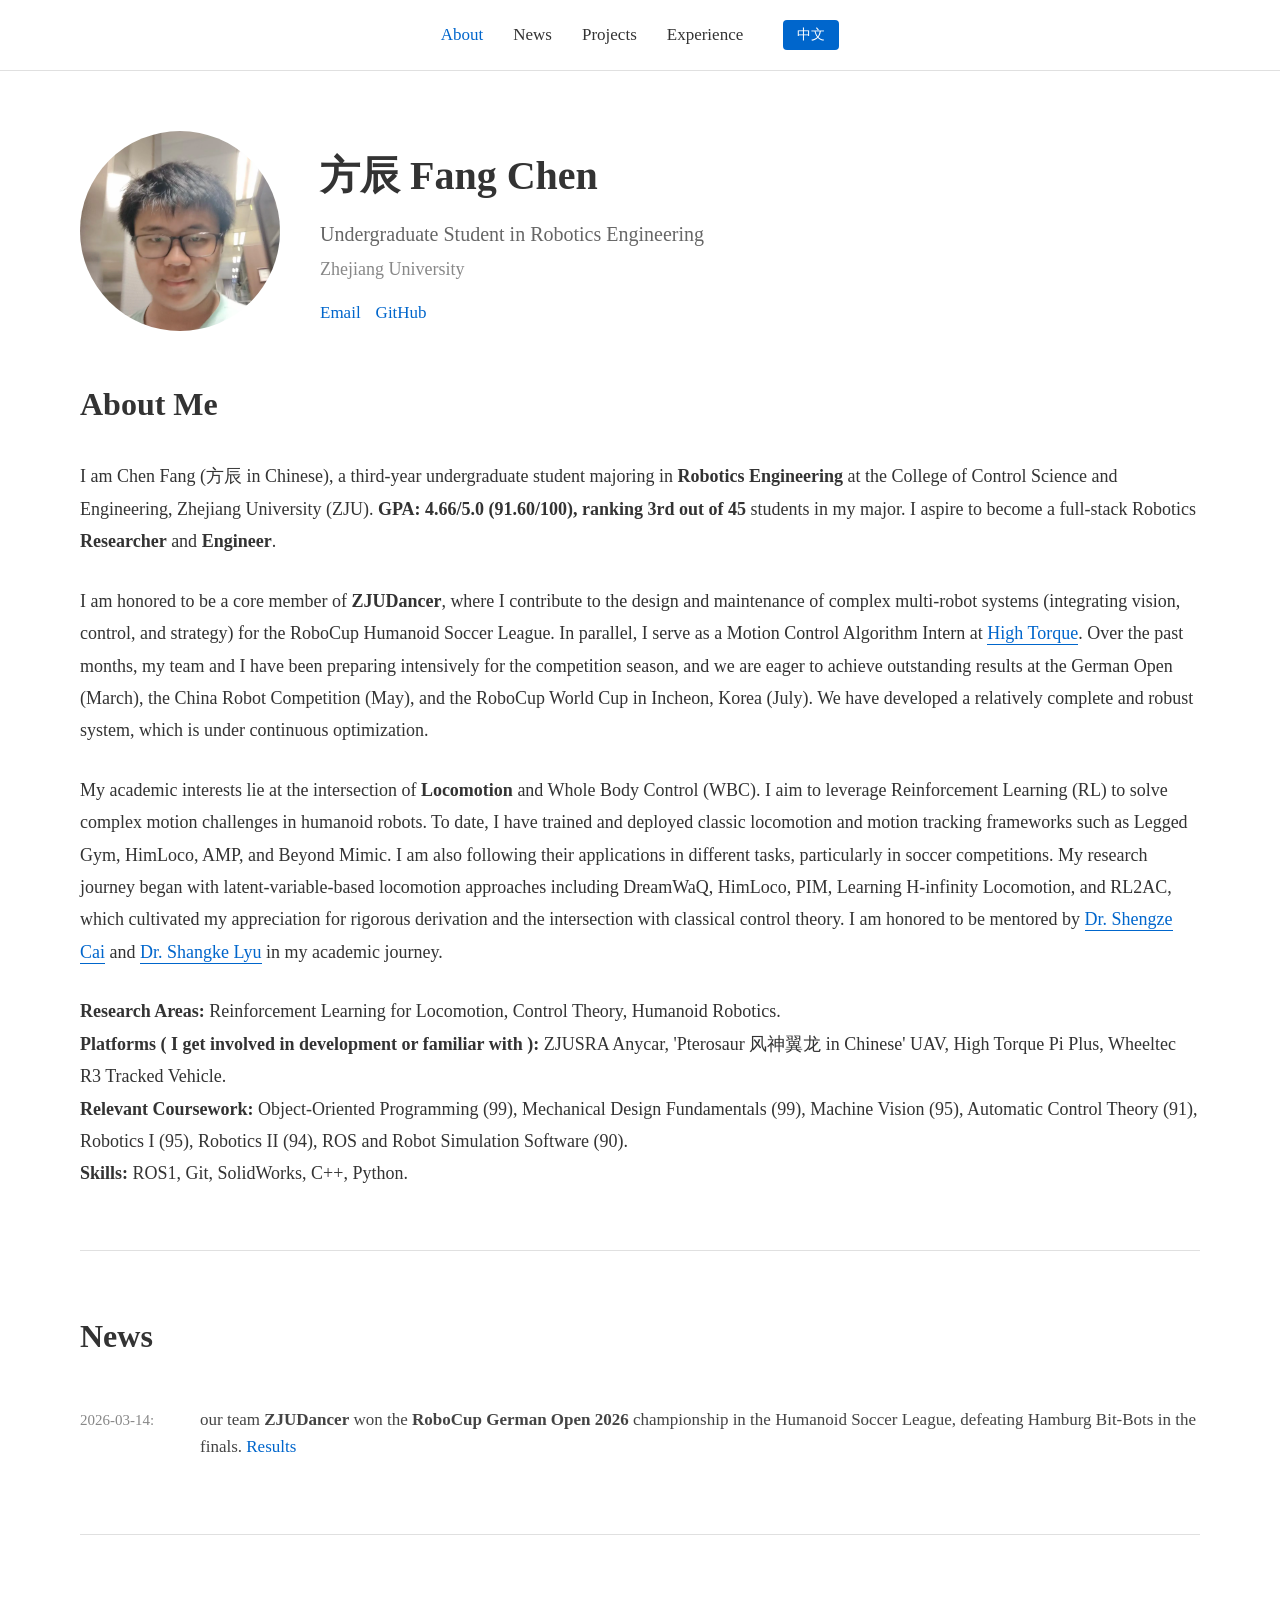
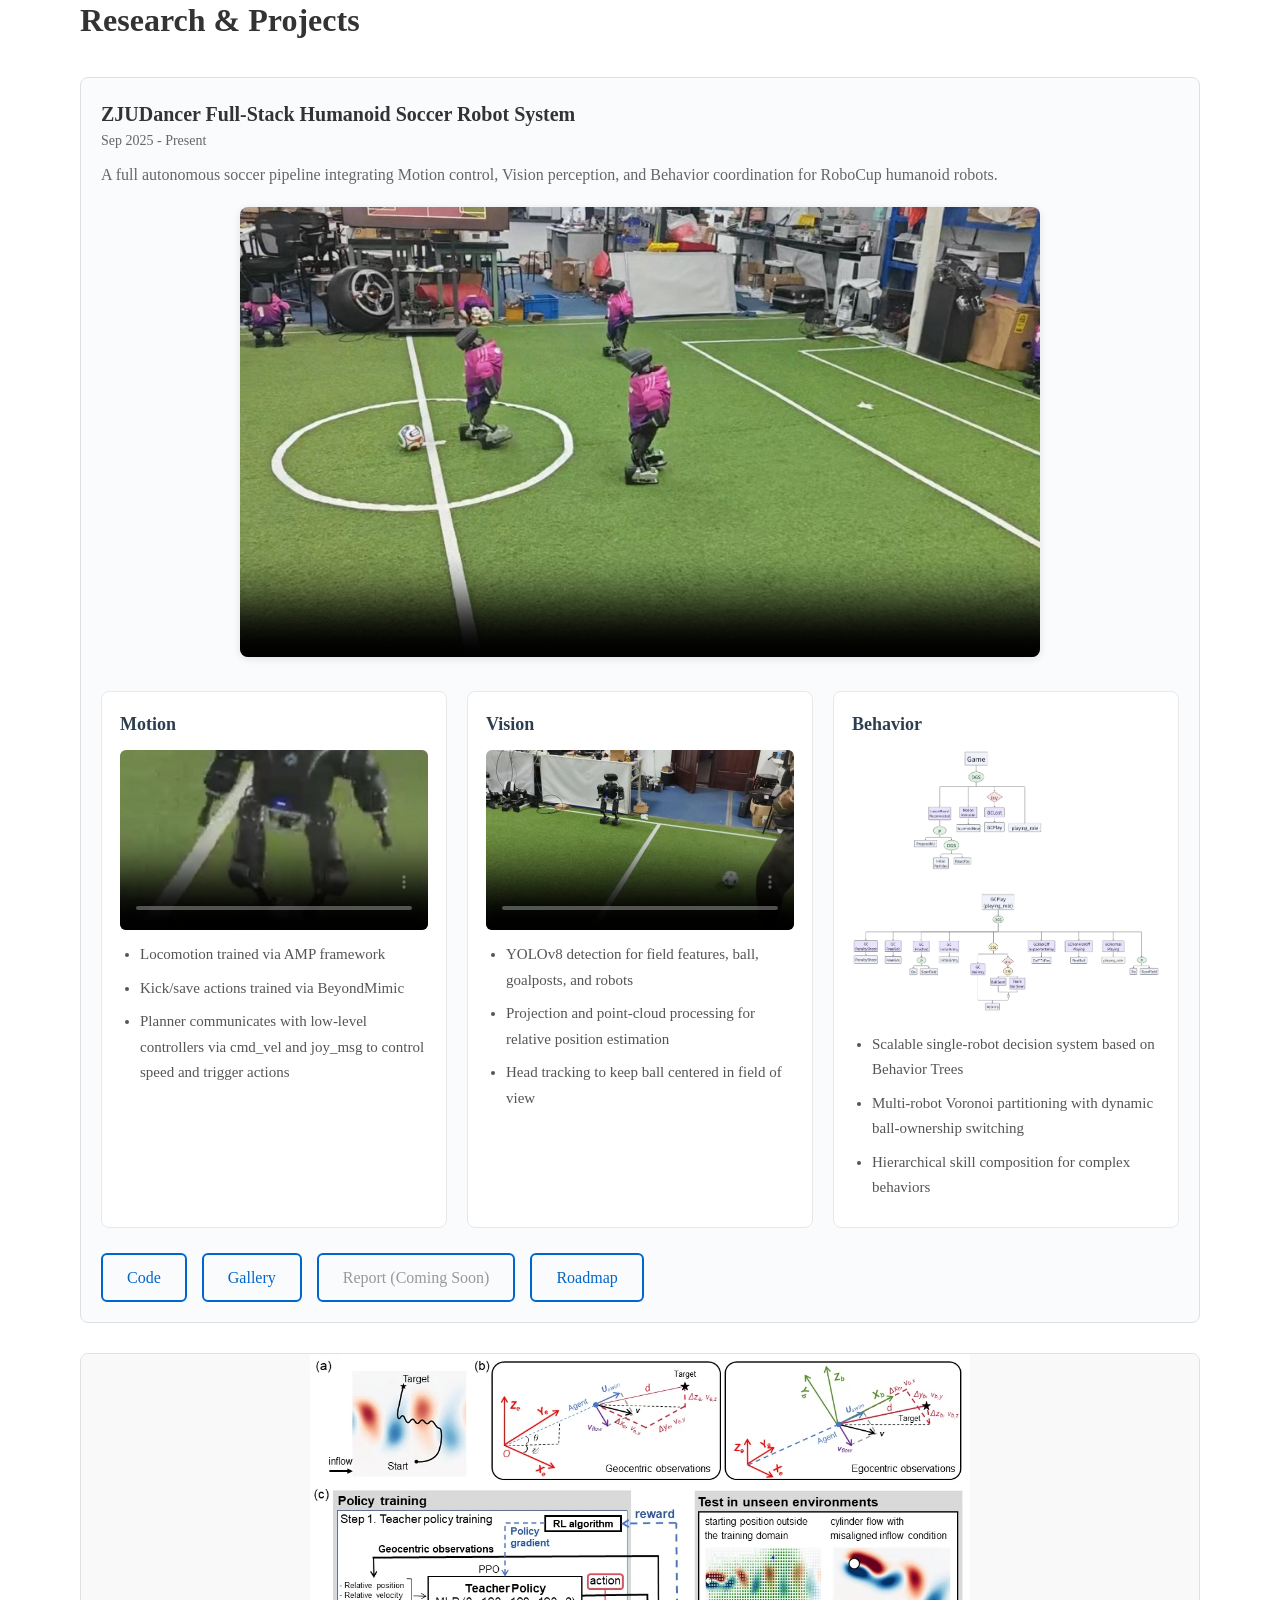
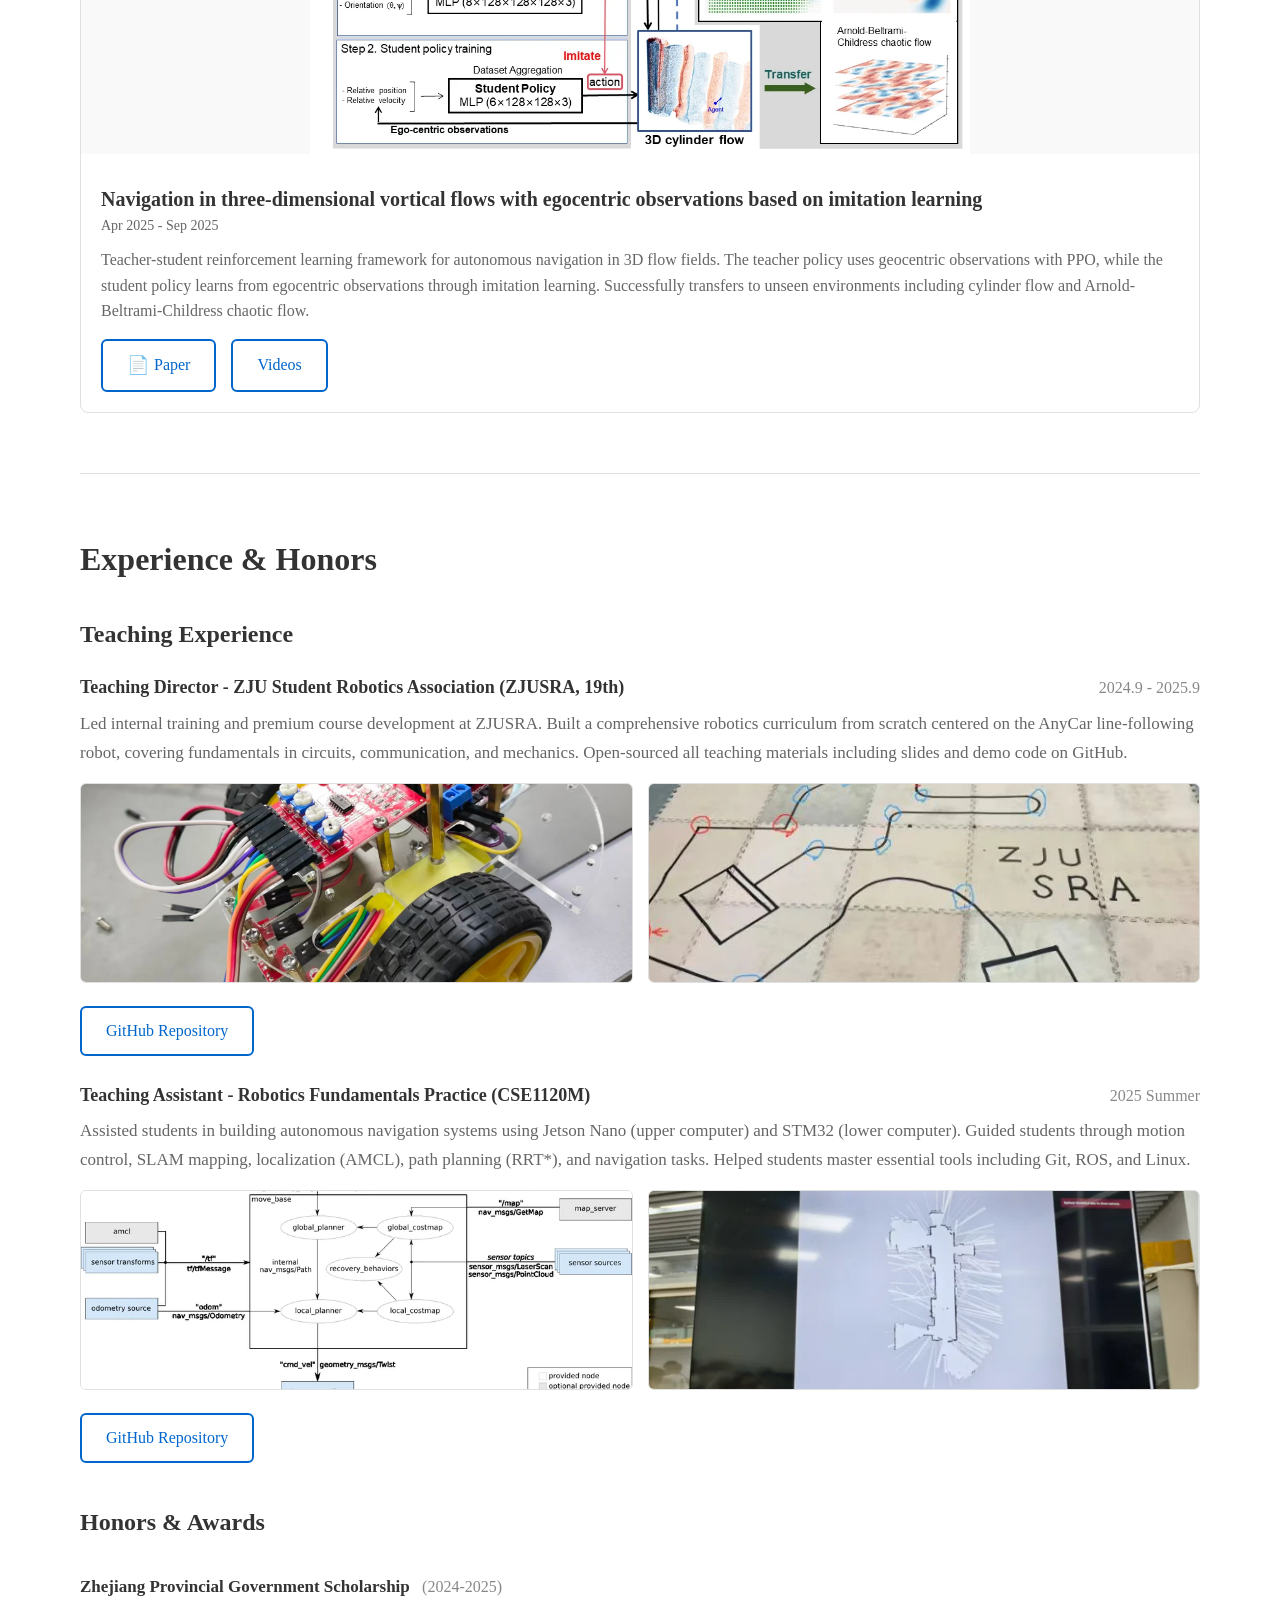
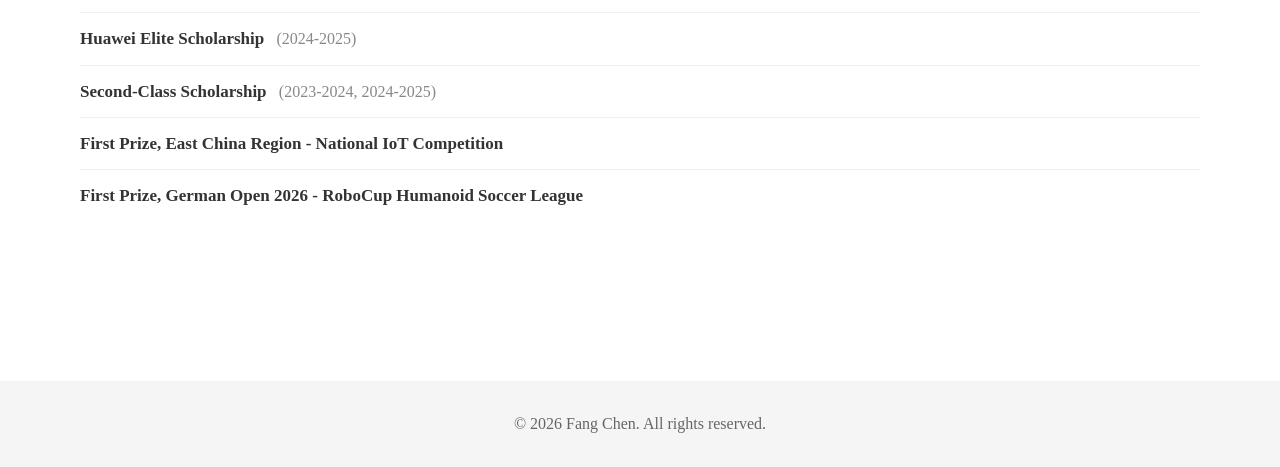
==== commit 64dcfb7a: "Add German Open 2026 championship to honors list Co-Authored-By: Claude Sonnet 4.6 <noreply@anthropi" ====
--- a/index.html
+++ b/index.html
@@ -178,7 +178,7 @@
         <h2 data-lang-en="News" data-lang-zh="动态">News</h2>
         <ul class="news-list">
           <li class="news-item">
-            <span class="news-date">2026-03-14</span>
+            <span class="news-date">2026-03-14:</span>
             <p
               data-lang-en="our team <strong>ZJUDancer</strong> won the <strong>RoboCup German Open 2026</strong> championship in the Humanoid Soccer League, defeating Hamburg Bit-Bots in the finals. <a href='https://robocup.de/germanopen-2026/ergebnisse/major/humanoid-soccer-league' target='_blank'>Results</a>"
               data-lang-zh="<strong>ZJUDancer</strong> 在决赛中战胜 Hamburg Bit-Bots，荣获 <strong>RoboCup 德国公开赛 2026</strong> 人形机器人足球联赛冠军。<a href='https://robocup.de/germanopen-2026/ergebnisse/major/humanoid-soccer-league' target='_blank'>比赛结果</a>"
@@ -718,6 +718,13 @@
                 >全国大学生物联网竞赛华东赛区一等奖</strong
               >
             </li>
+            <li>
+              <strong
+                data-lang-en="First Prize, German Open 2026 - RoboCup Humanoid Soccer League"
+                data-lang-zh="2026 robocup德国公开赛小仿人组冠军"
+                >2026 robocup德国公开赛小仿人组冠军</strong
+              >
+            </li>
           </ul>
         </div>
       </section>
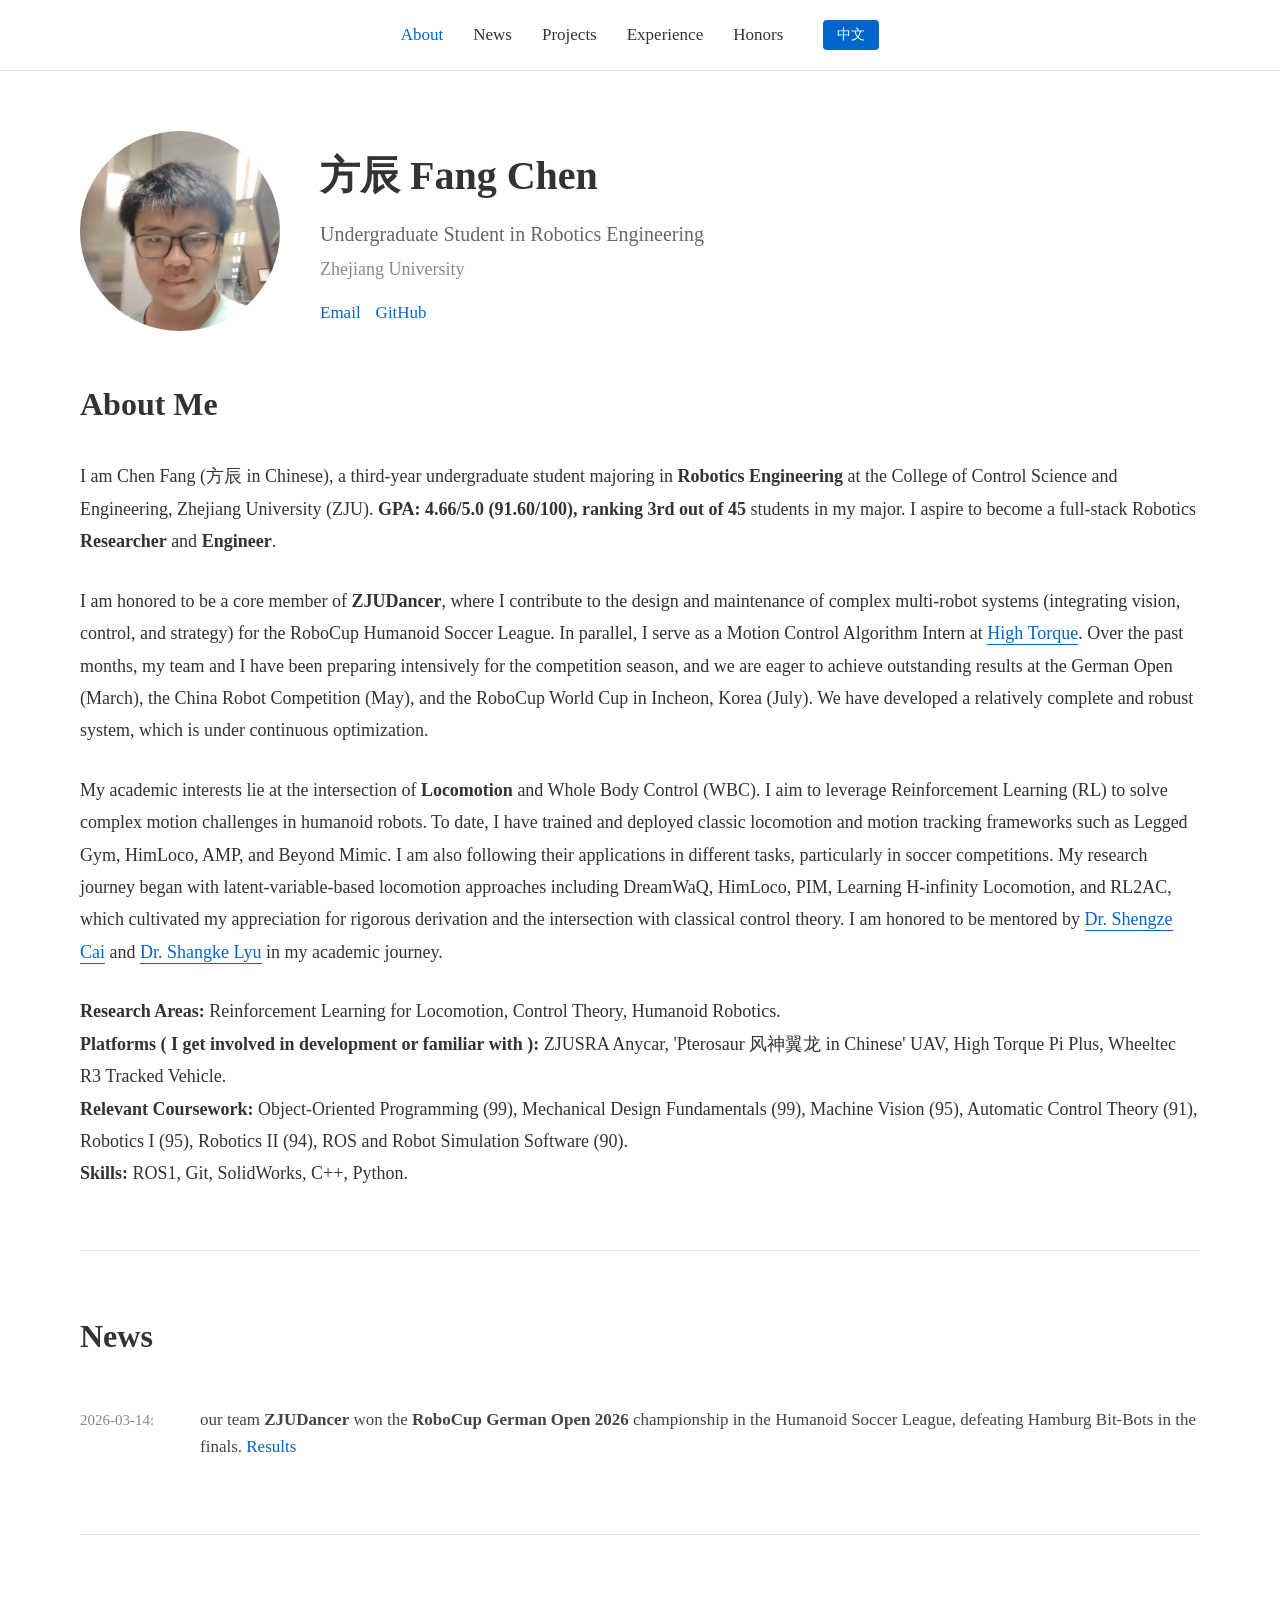
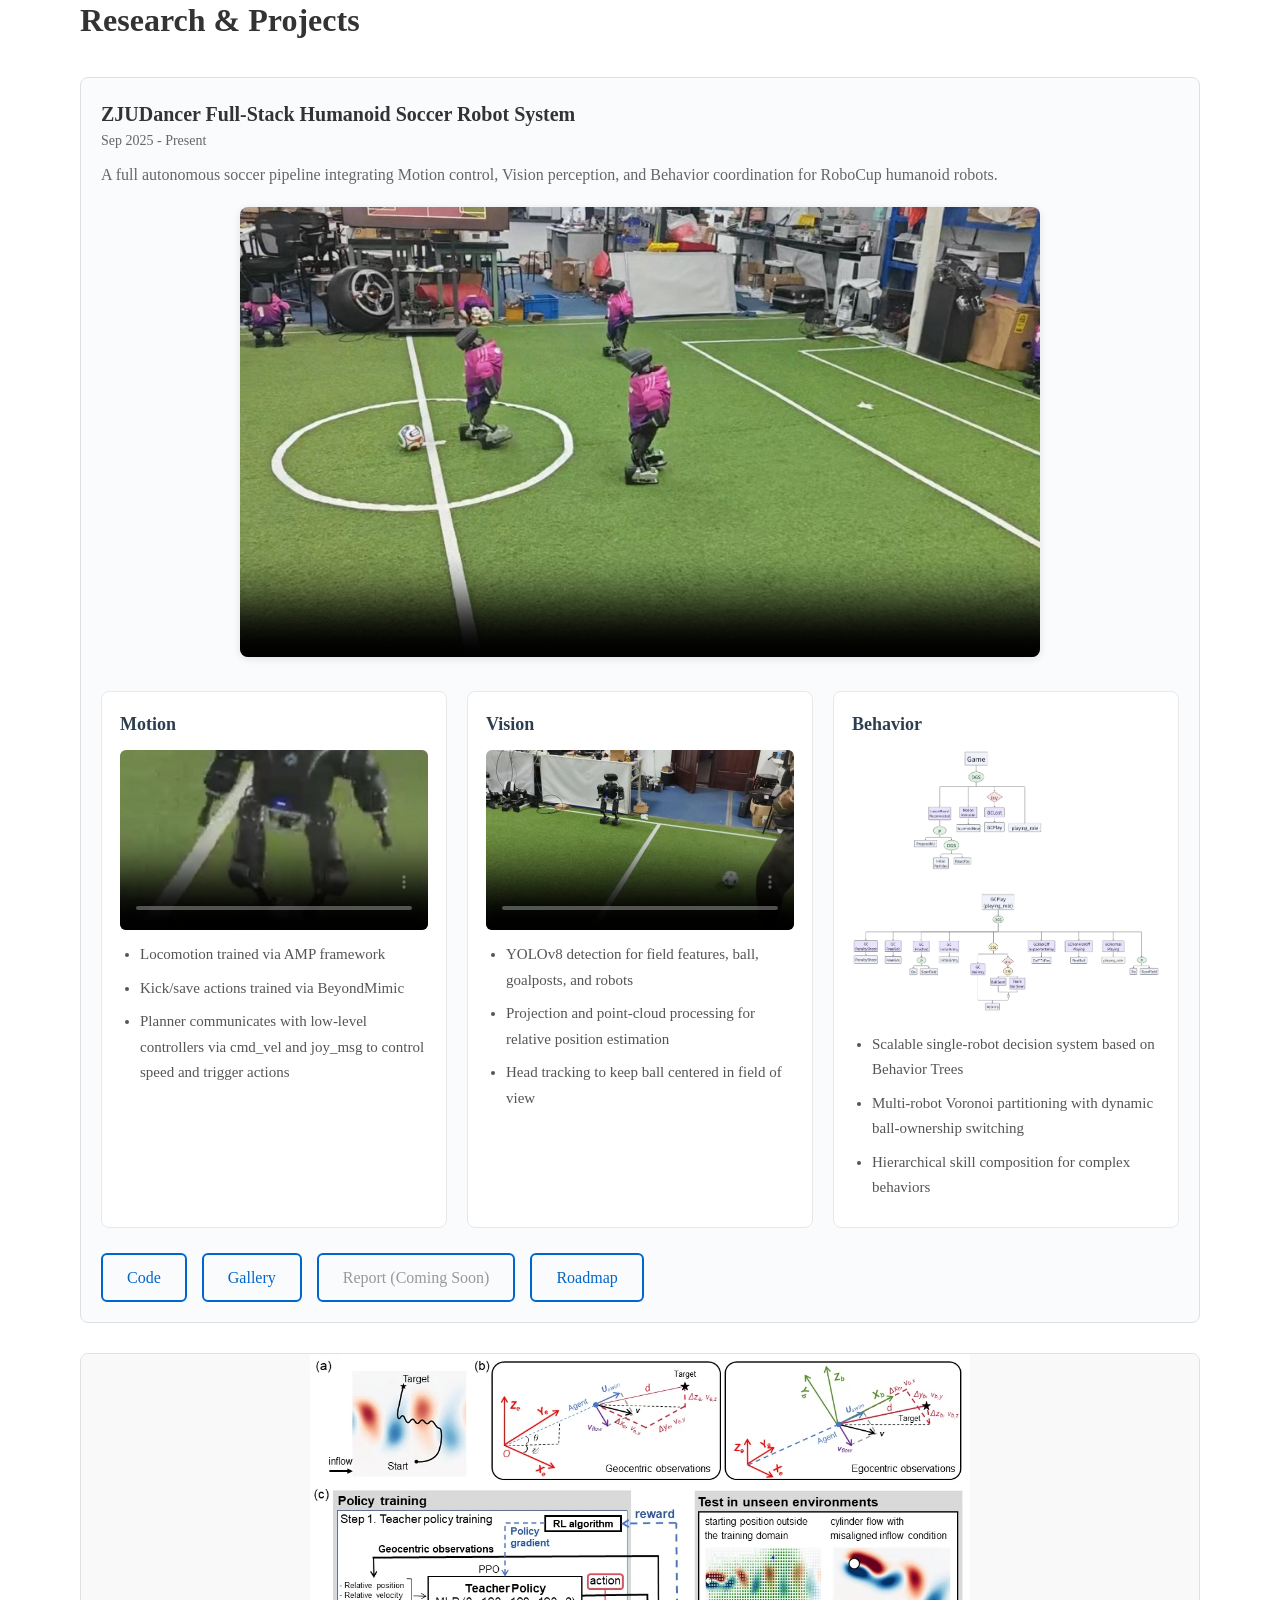
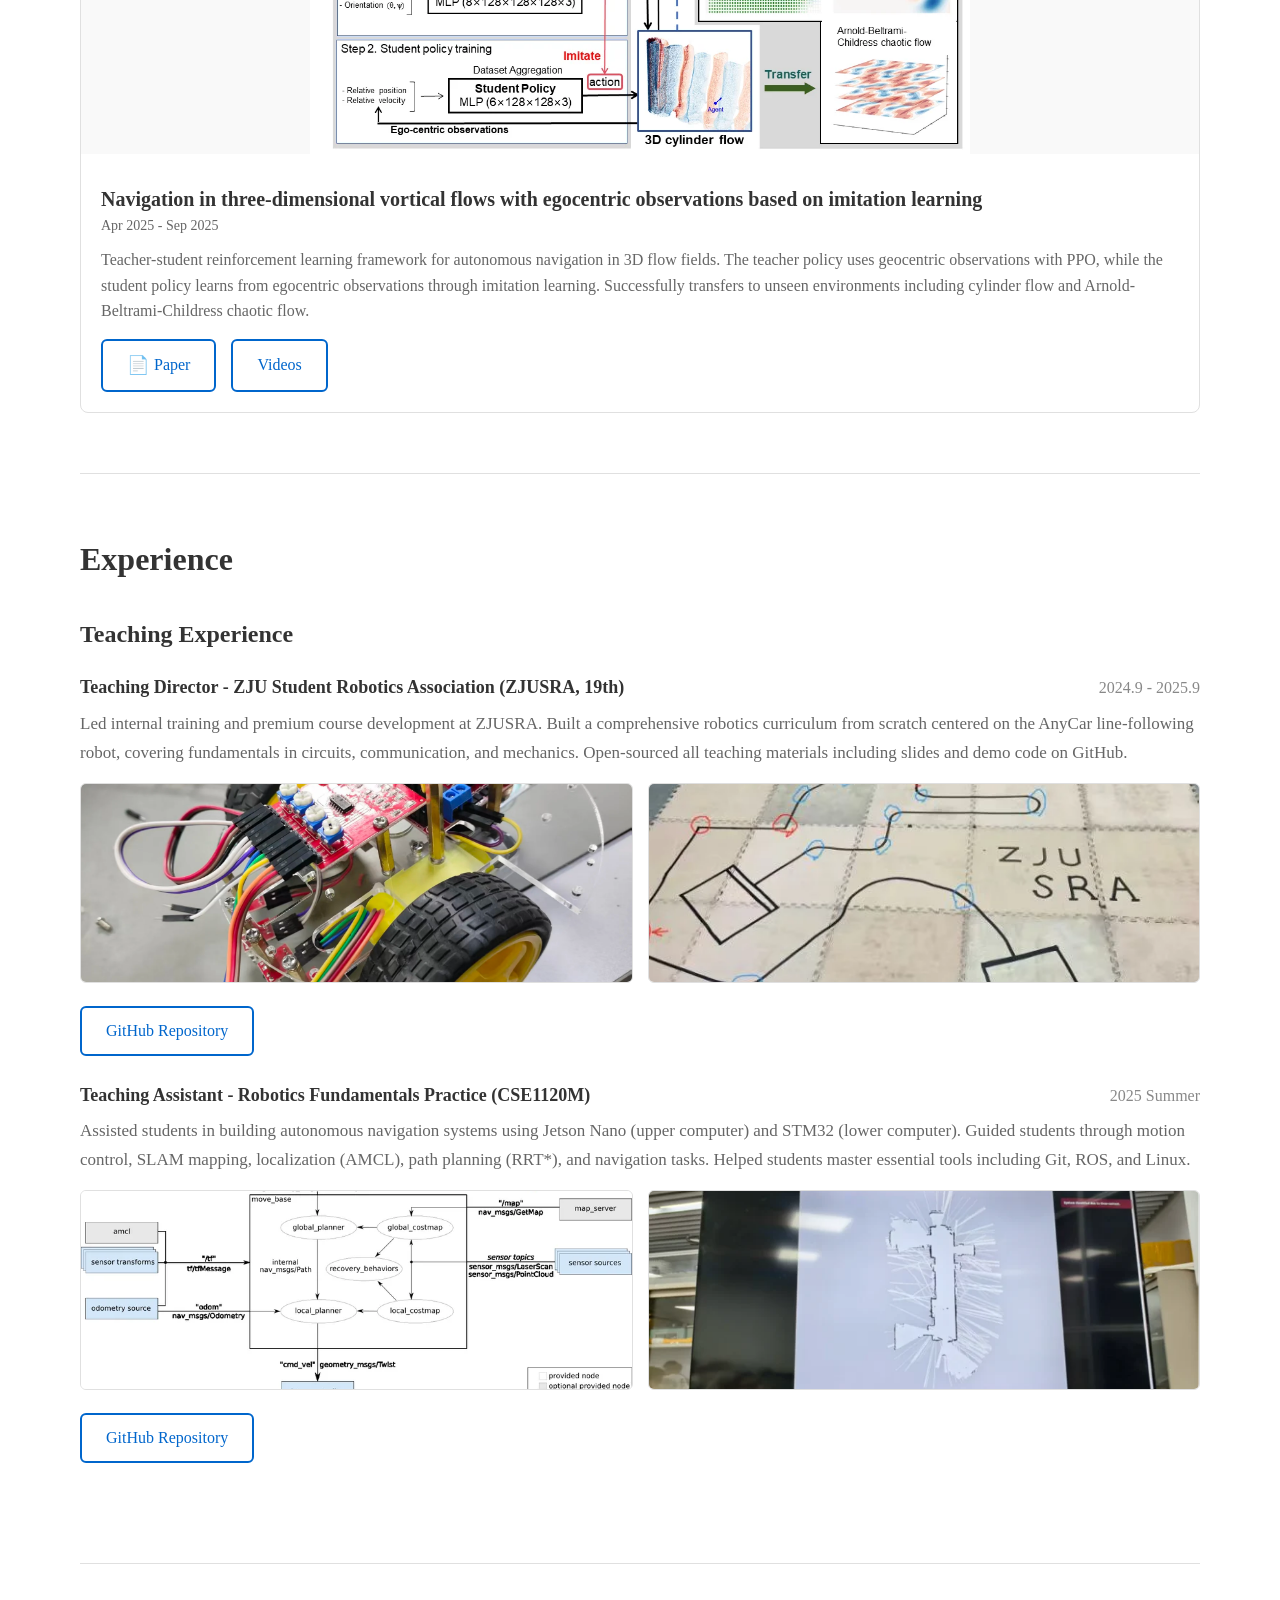
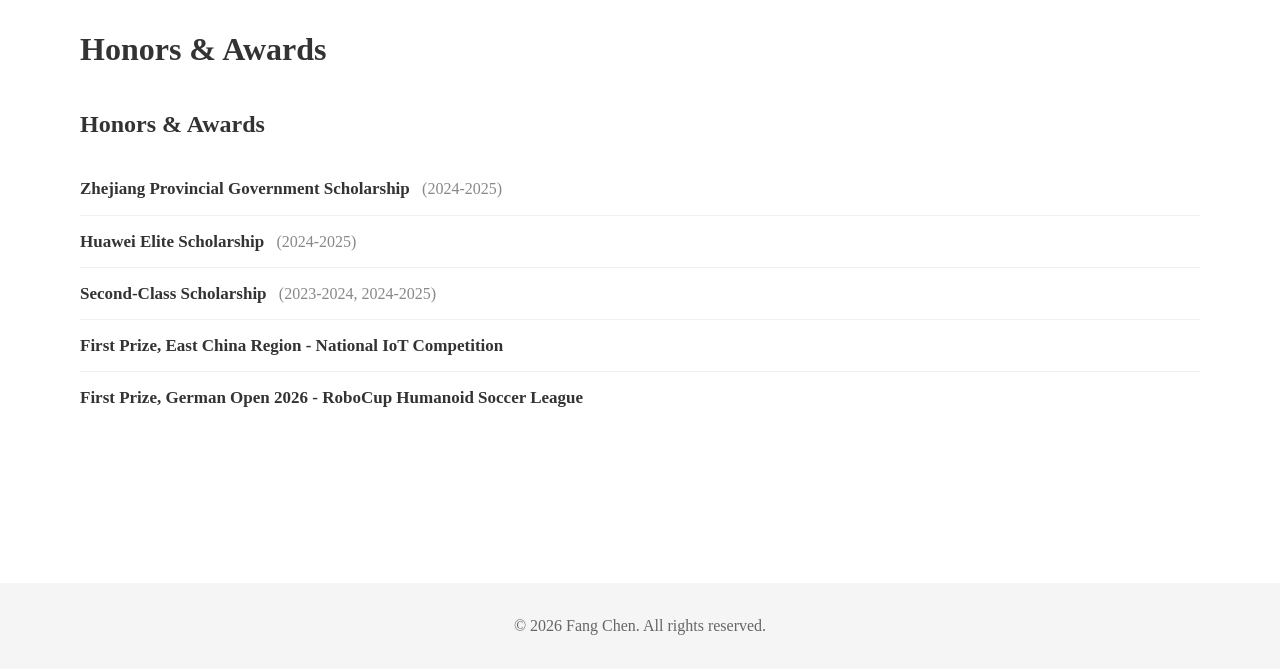
==== commit 9084c0f9: "Split Experience & Honors into separate sections Co-Authored-By: Claude Sonnet 4.6 <noreply@anthropi" ====
--- a/index.html
+++ b/index.html
@@ -44,8 +44,15 @@
           href="#experience"
           class="nav-link"
           data-lang-en="Experience"
-          data-lang-zh="经历与荣誉"
-          >Experience & Honor</a
+          data-lang-zh="经历"
+          >Experience</a
+        >
+        <a
+          href="#honors"
+          class="nav-link"
+          data-lang-en="Honors"
+          data-lang-zh="荣誉"
+          >Honors</a
         >
         <button id="lang-toggle" class="lang-btn">中文</button>
       </div>
@@ -568,10 +575,10 @@
         </div>
       </section>
 
-      <!-- Experience & Honors Section -->
+      <!-- Experience Section -->
       <section id="experience" class="section">
-        <h2 data-lang-en="Experience & Honors" data-lang-zh="经历与荣誉">
-          经历与荣誉
+        <h2 data-lang-en="Experience" data-lang-zh="经历">
+          经历
         </h2>
 
         <div class="experience-section">
@@ -673,6 +680,13 @@
             </div>
           </div>
         </div>
+      </section>
+
+      <!-- Honors Section -->
+      <section id="honors" class="section">
+        <h2 data-lang-en="Honors & Awards" data-lang-zh="荣誉与获奖">
+          荣誉与获奖
+        </h2>
 
         <div class="experience-section">
           <h3 data-lang-en="Honors & Awards" data-lang-zh="获奖情况">
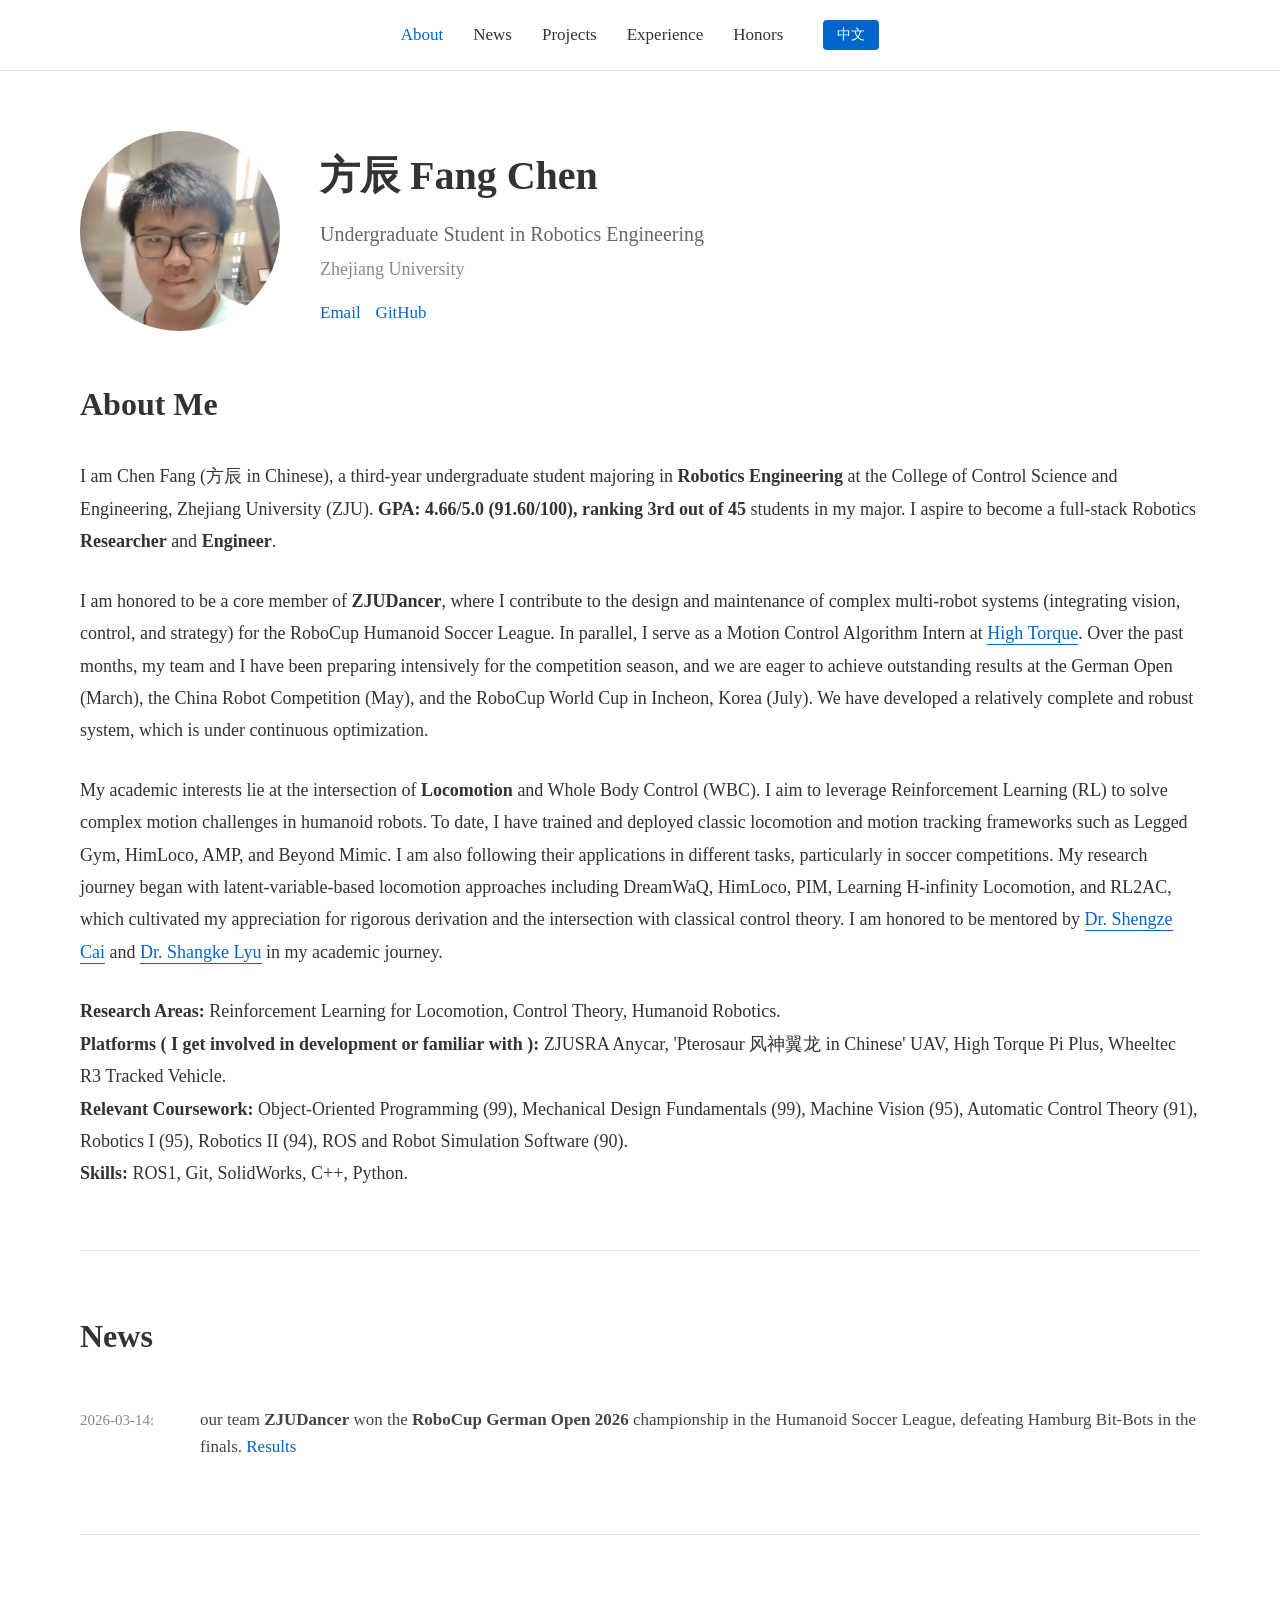
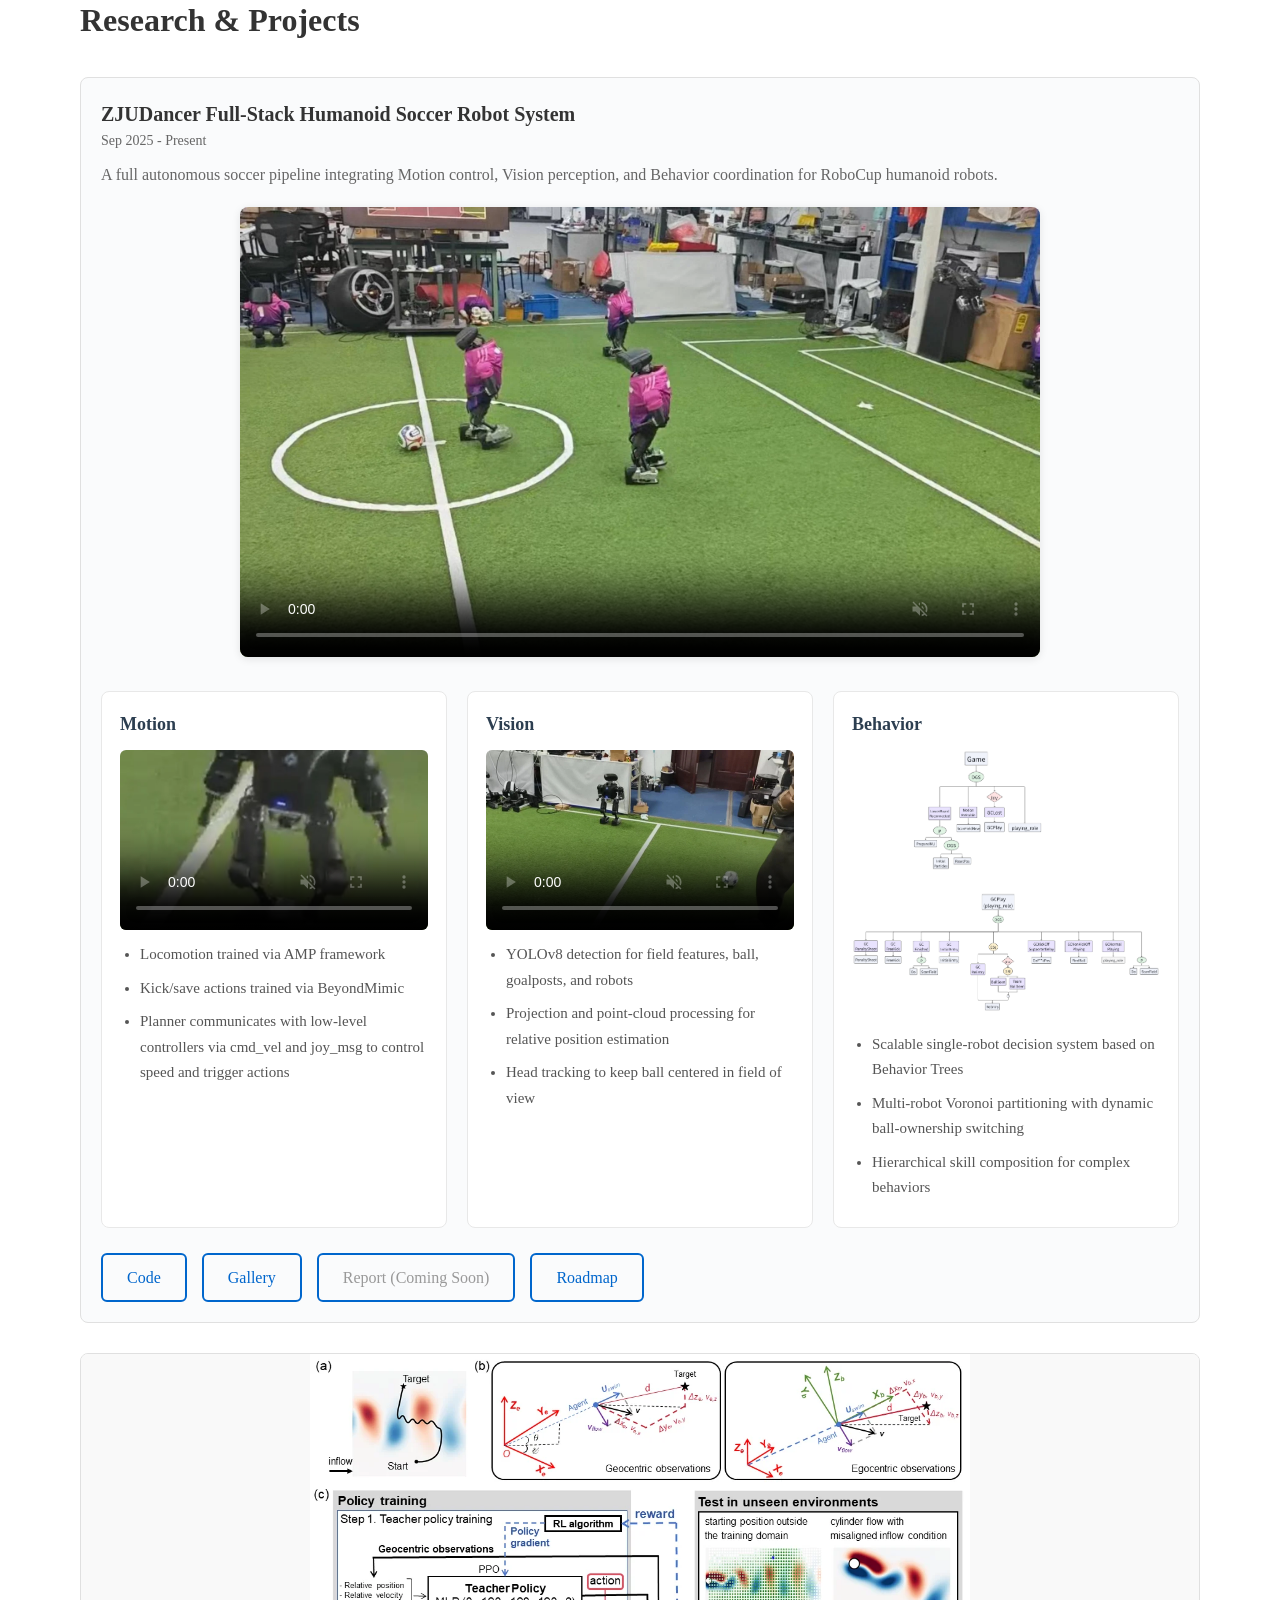
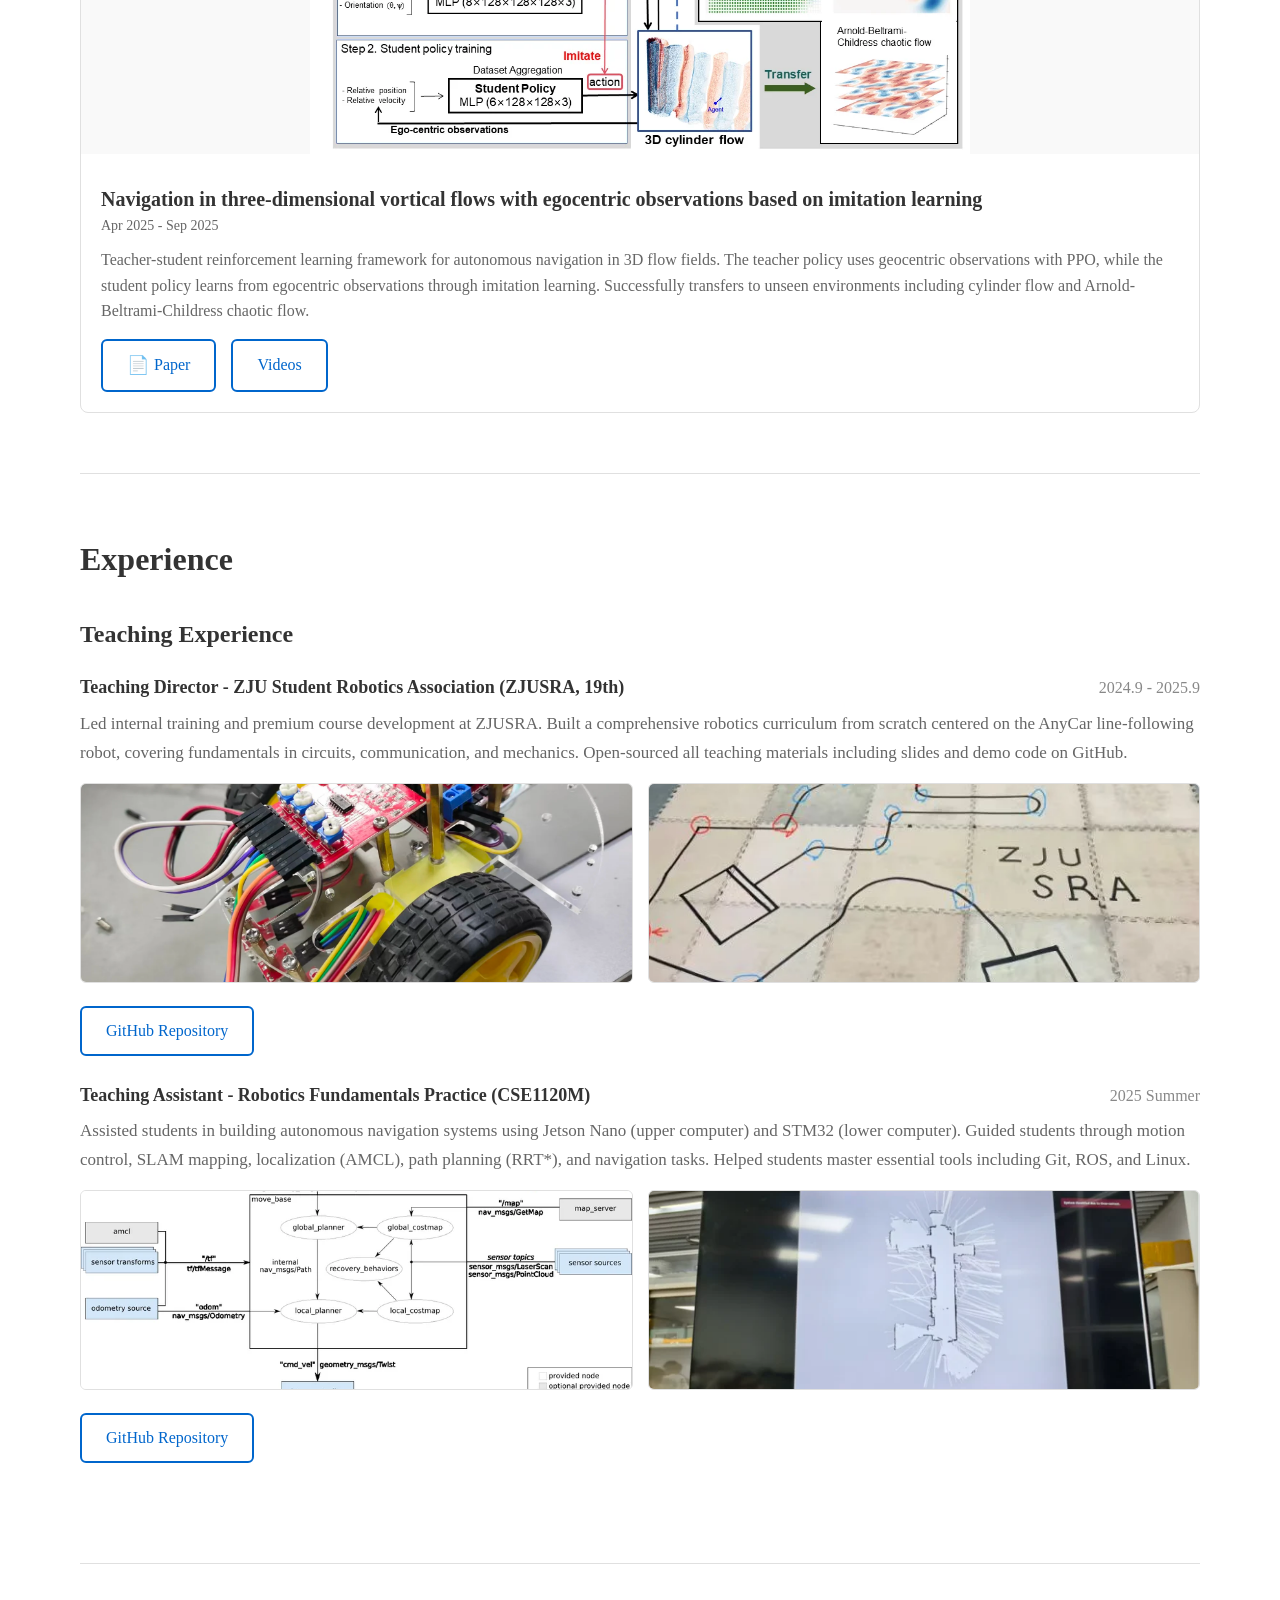
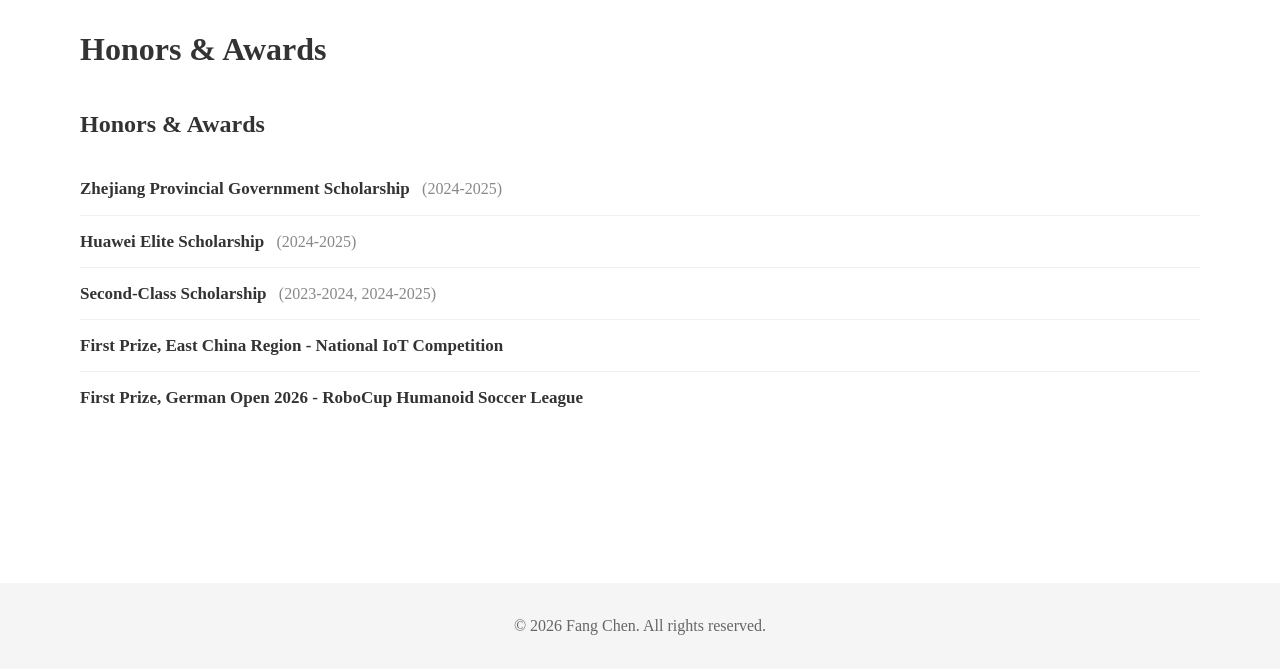
==== commit 10d7b6c2: "small infomation change" ====
--- a/index.html
+++ b/index.html
@@ -166,7 +166,7 @@
 
           <p
             data-lang-en="<strong>Research Areas:</strong> Reinforcement Learning for Locomotion, Control Theory, Humanoid Robotics.<br><strong>Platforms ( I get involved in development or familiar with ):</strong> ZJUSRA Anycar, 'Pterosaur 风神翼龙 in Chinese' UAV, High Torque Pi Plus, Wheeltec R3 Tracked Vehicle.<br><strong>Relevant Coursework:</strong> Object-Oriented Programming (99), Mechanical Design Fundamentals (99), Machine Vision (95), Automatic Control Theory (91), Robotics I (95), Robotics II (94), ROS and Robot Simulation Software (90).<br><strong>Skills:</strong> ROS1, Git, SolidWorks, C++, Python."
-            data-lang-zh='<strong>研究方向：</strong>强化学习、控制理论、人形机器人。<br><strong>参与开发或熟悉的硬件平台：</strong>浙大机器人协会Anycar、"风神翼龙”扑翼机、高擎动力Pi Plus、WheelTec R3履带车。<br><strong>相关课程：</strong>机器人学I（95）、机器人学II（94）、面向对象程序设计（99）、机械设计基础（99）、机器视觉（95）、自动控制理论（91）、ROS与机器人仿真软件（90）。<br>（我在机器人运动学、动力学、控制与优化方面有一定基础并将持续学习，我对数学感兴趣）<br><strong>技能：</strong>ROS1、Git、SolidWorks、C++、Python。'
+            data-lang-zh='<strong>研究方向：</strong>强化学习、控制理论、人形机器人。<br><strong>参与开发或熟悉的硬件平台：</strong>浙大机器人协会Anycar、"风神翼龙”扑翼机、高擎动力Pi Plus、WheelTec R3履带车。<br><strong>相关课程：</strong>机器人学I（95）、机器人学II（94）、面向对象程序设计（99）、机械设计基础（99）、机器视觉（95）、自动控制理论（91）、ROS与机器人仿真软件（90）。<br>（我在机器人运动学、动力学、控制与优化方面有一定基础并将持续学习）<br><strong>技能：</strong>ROS1、Git、SolidWorks、C++、Python。'
           >
             <strong>Research Areas:</strong> Reinforcement Learning for
             Locomotion, Control Theory, Humanoid Robotics.<br /><strong
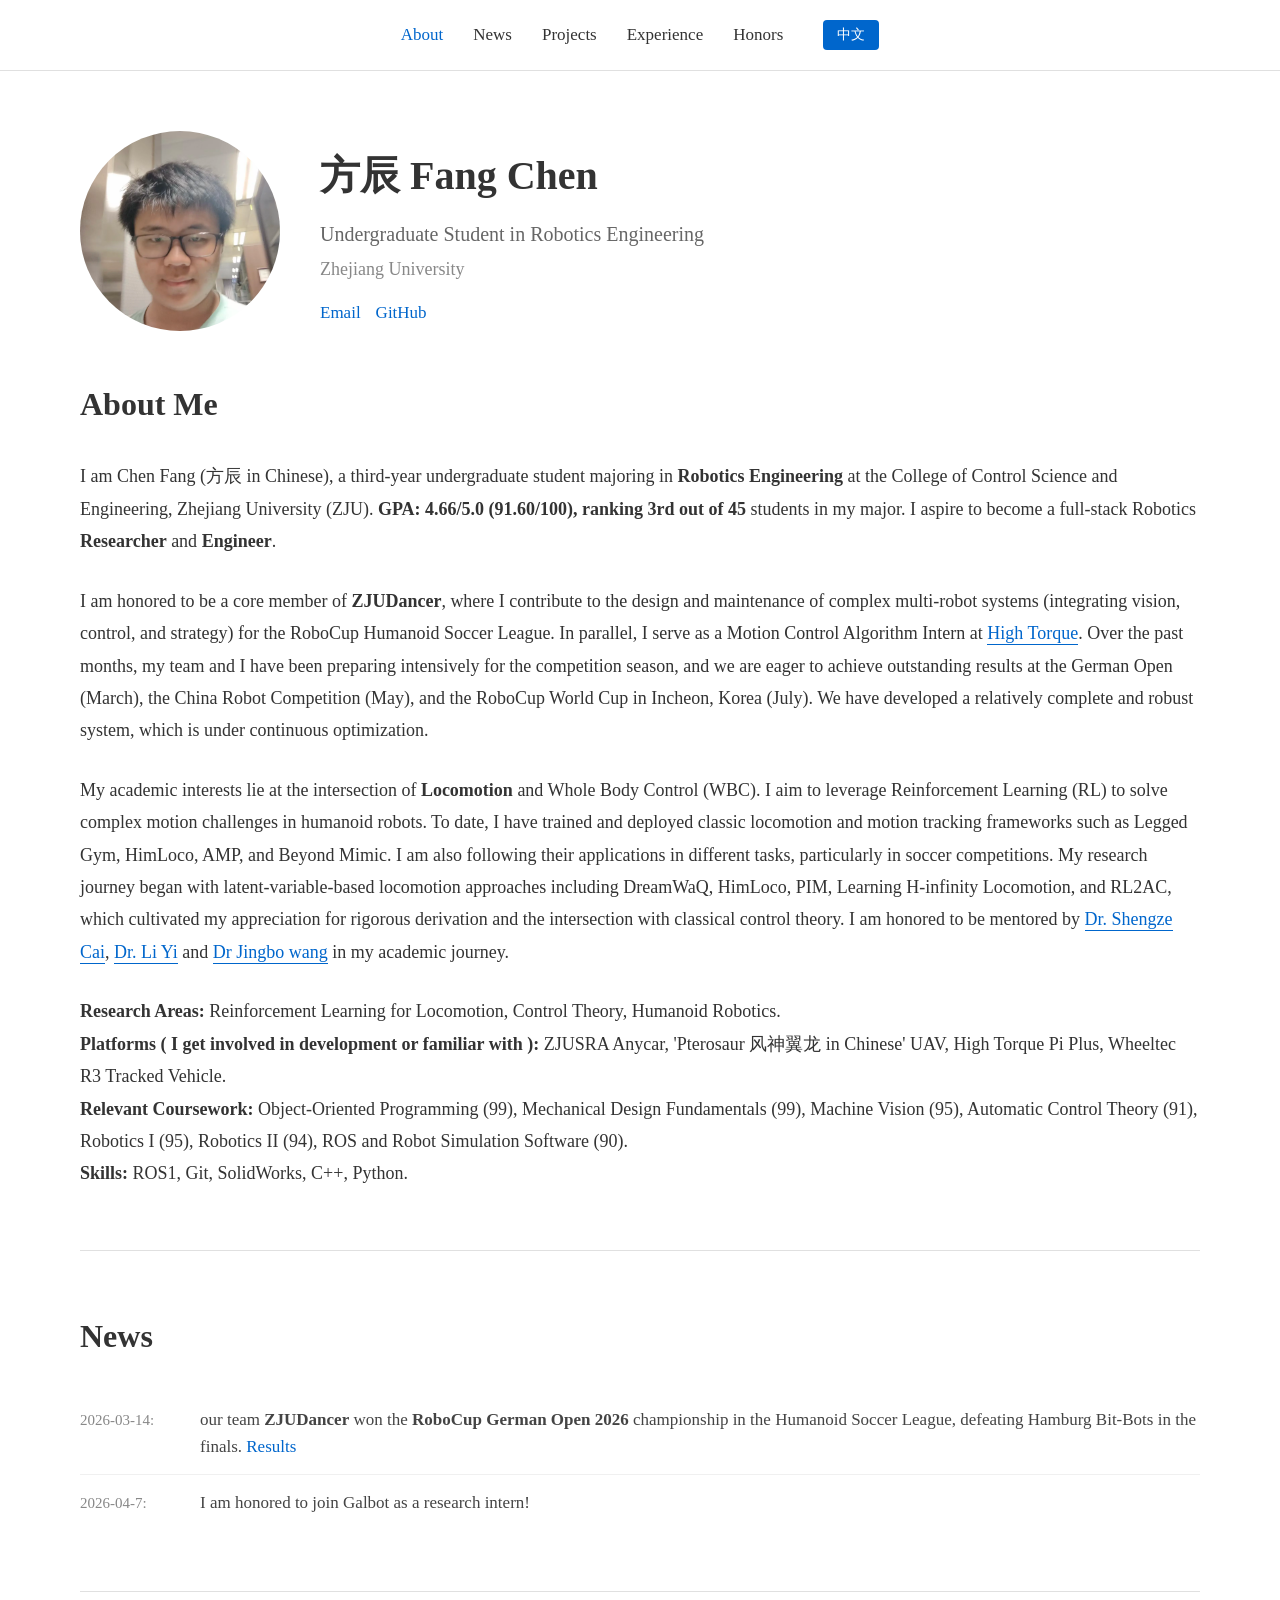
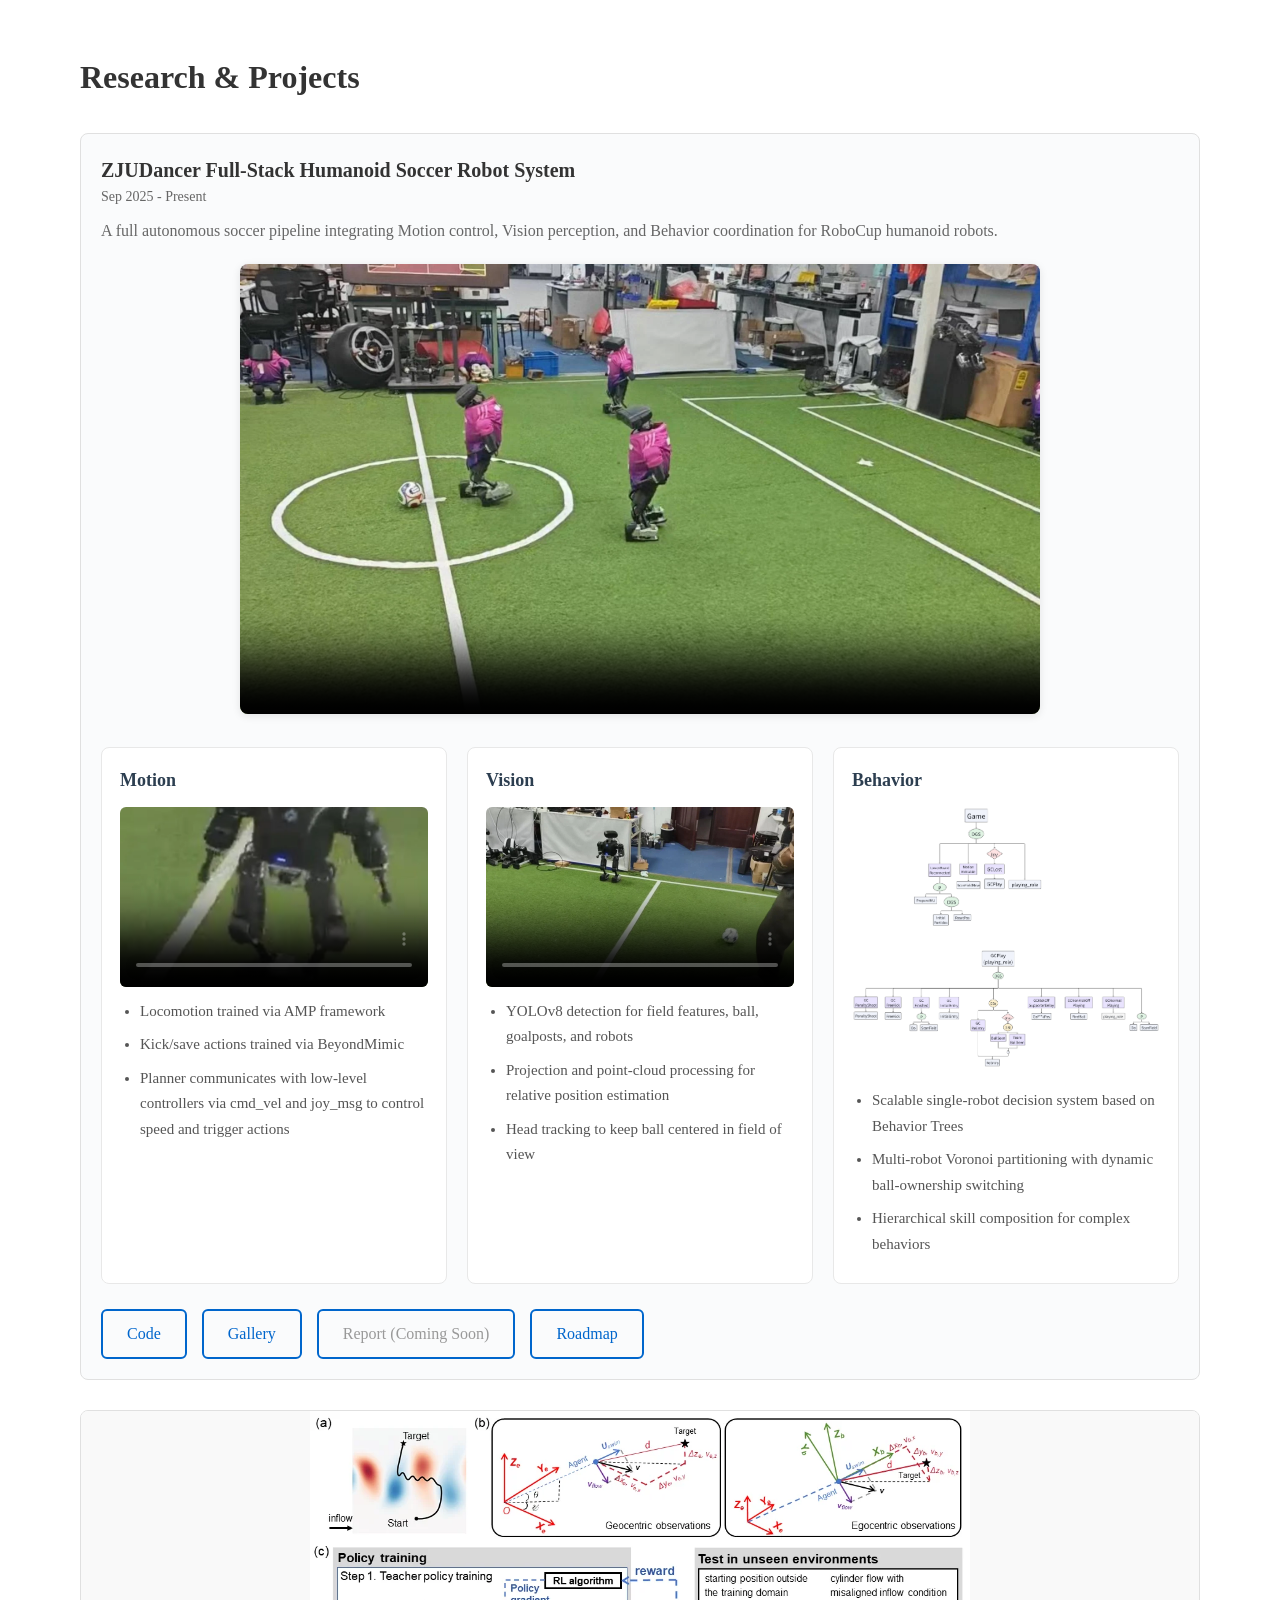
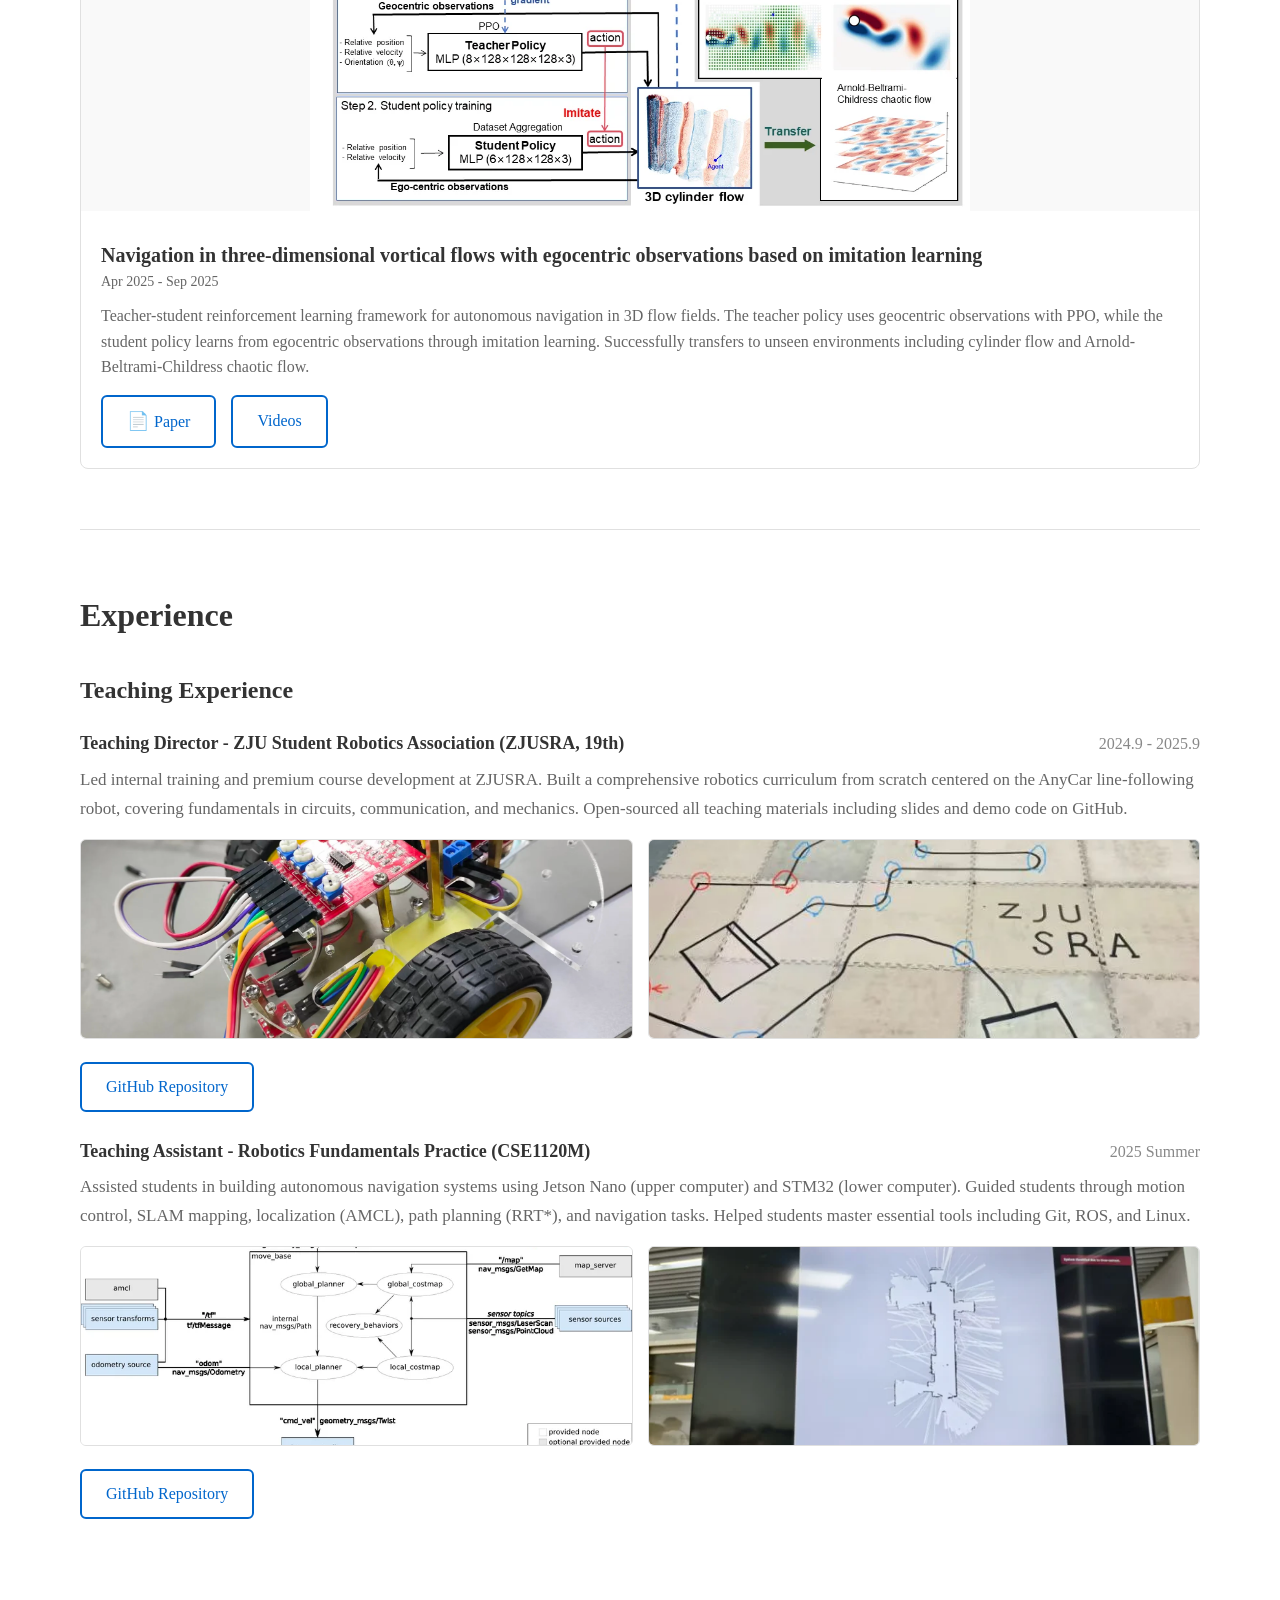
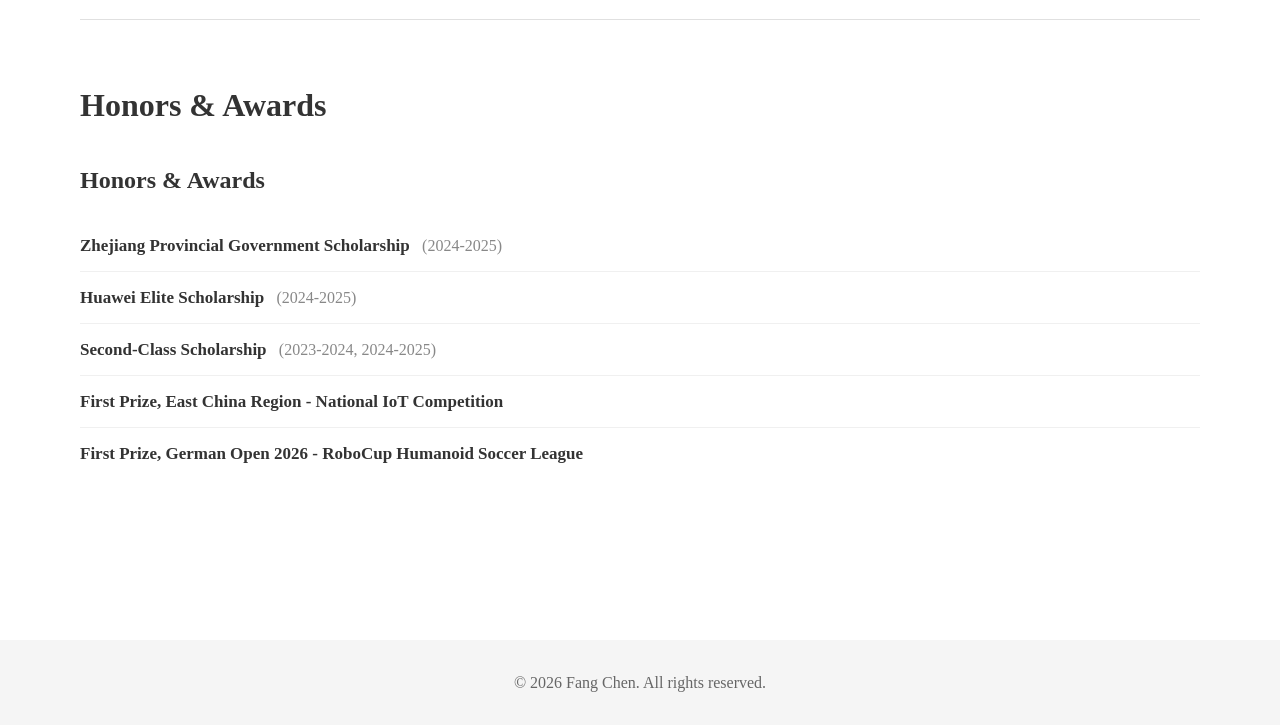
==== commit 85af02ad: "update" ====
--- a/index.html
+++ b/index.html
@@ -135,8 +135,8 @@
           <br />
 
           <p
-            data-lang-en="My academic interests lie at the intersection of <strong>Locomotion</strong> and Whole Body Control (WBC). I aim to leverage Reinforcement Learning (RL) to solve complex motion challenges in humanoid robots. To date, I have trained and deployed classic locomotion and motion tracking frameworks such as Legged Gym, HimLoco, AMP, and Beyond Mimic. I am also following their applications in different tasks, particularly in soccer competitions. My research journey began with latent-variable-based locomotion approaches including DreamWaQ, HimLoco, PIM, Learning H-infinity Locomotion, and RL2AC, which cultivated my appreciation for rigorous derivation and the intersection with classical control theory. I am honored to be mentored by <a href='https://scholar.google.com/citations?user=mW_C-AQAAAAJ&hl=en' target='_blank'>Dr. Shengze Cai</a> and <a href='https://lsk-robot.github.io/' target='_blank'>Dr. Shangke Lyu</a> in my academic journey."
-            data-lang-zh="我的学术兴趣在于机器人的<strong>运动控制(locomotion)</strong>和全身控制（WBC）。我希望利用强化学习（RL）解决人形机器人的复杂运动挑战。迄今为止，我训练和部署Legged Gym、HimLoco、AMP和Beyond Mimic等经典的locomotion和motion tracking的算法框架，同时我也在关注这些工作在不同task中的应用（特别是足球比赛）。我的科研启蒙于dreamwaq、himloco、PIM、Learning H-infinity Locomotion、RL2AC等一系列locomotion算法，也让我对工作有了一定的taste——重视工程实现(show me the result!)、重视可解释性、与控制理论交叉。我很荣幸能在学术启蒙过程中得到<a href='https://scholar.google.com/citations?user=mW_C-AQAAAAJ&hl=en' target='_blank'>蔡声泽博士</a>和<a href='https://lsk-robot.github.io/' target='_blank'>吕尚可博士</a>的指导。"
+            data-lang-en="My academic interests lie at the intersection of <strong>Locomotion</strong> and Whole Body Control (WBC). I aim to leverage Reinforcement Learning (RL) to solve complex motion challenges in humanoid robots. To date, I have trained and deployed classic locomotion and motion tracking frameworks such as Legged Gym, HimLoco, AMP, and Beyond Mimic. I am also following their applications in different tasks, particularly in soccer competitions. My research journey began with latent-variable-based locomotion approaches including DreamWaQ, HimLoco, PIM, Learning H-infinity Locomotion, and RL2AC, which cultivated my appreciation for rigorous derivation and the intersection with classical control theory. I am honored to be mentored by <a href='https://scholar.google.com/citations?user=mW_C-AQAAAAJ&hl=en' target='_blank'>Dr. Shengze Cai</a>, <a href='https://ericyi.github.io/' target='_blank'>Dr. Li Yi</a> and <a href='https://wangjingbo1219.github.io/' target='_blank'>Dr Jingbo wang</a> in my academic journey."
+            data-lang-zh="我的学术兴趣在于机器人的<strong>运动控制(locomotion)</strong>和全身控制（WBC）。我希望利用强化学习（RL）解决人形机器人的复杂运动挑战。迄今为止，我训练和部署Legged Gym、HimLoco、AMP和Beyond Mimic等经典的locomotion和motion tracking的算法框架，同时我也在关注这些工作在不同task中的应用（特别是足球比赛）。我的科研启蒙于dreamwaq、himloco、PIM、Learning H-infinity Locomotion、RL2AC等一系列locomotion算法，也让我对工作有了一定的taste——重视工程实现(show me the result!)、重视可解释性、与控制理论交叉。我很荣幸能在学术启蒙过程中得到<a href='https://scholar.google.com/citations?user=mW_C-AQAAAAJ&hl=en' target='_blank'>蔡声泽博士</a>, <a href='https://ericyi.github.io/' target='_blank'>弋力博士</a>和<a href='https://wangjingbo1219.github.io/' target='_blank'>王靖博博士</a>的指导。"
           >
             My academic interests lie at the intersection of
             <strong>Locomotion</strong> and Whole Body Control (WBC). I aim to
@@ -155,9 +155,13 @@
               target="_blank"
               >Dr. Shengze Cai</a
             >
+            ,
+            <a href="https://ericyi.github.io/" target="_blank"
+              >Dr. Li Yi</a
+            >
             and
-            <a href="https://lsk-robot.github.io/" target="_blank"
-              >Dr. Shangke Lyu</a
+            <a href="https://wangjingbo1219.github.io" target="_blank"
+              >Dr. Jingbo wang</a
             >
             in my academic journey.
           </p>
@@ -192,6 +196,14 @@
             >
               our team <strong>ZJUDancer</strong> won the <strong>RoboCup German Open 2026</strong> championship in the Humanoid Soccer League, defeating Hamburg Bit-Bots in the finals.
               <a href="https://robocup.de/germanopen-2026/ergebnisse/major/humanoid-soccer-league" target="_blank">Results</a>
+            </p>
+          </li>
+          <li class="news-item">
+            <span class="news-date">2026-04-7:</span>
+            <p
+              data-lang-en="I am honored to join Galbot as a research intern!"
+              data-lang-zh="我加入了银河通用人形算法部门实习"
+            >
             </p>
           </li>
         </ul>
@@ -556,7 +568,7 @@
                   muted
                   playsinline
                 >
-                  <source src="movie1.mp4" type="video/mp4" />
+                  <source src="videos/movie1.mp4" type="video/mp4" />
                   Your browser does not support the video tag.
                 </video>
                 <video
@@ -566,7 +578,7 @@
                   muted
                   playsinline
                 >
-                  <source src="movie2.mp4" type="video/mp4" />
+                  <source src="videos/movie2.mp4" type="video/mp4" />
                   Your browser does not support the video tag.
                 </video>
               </div>
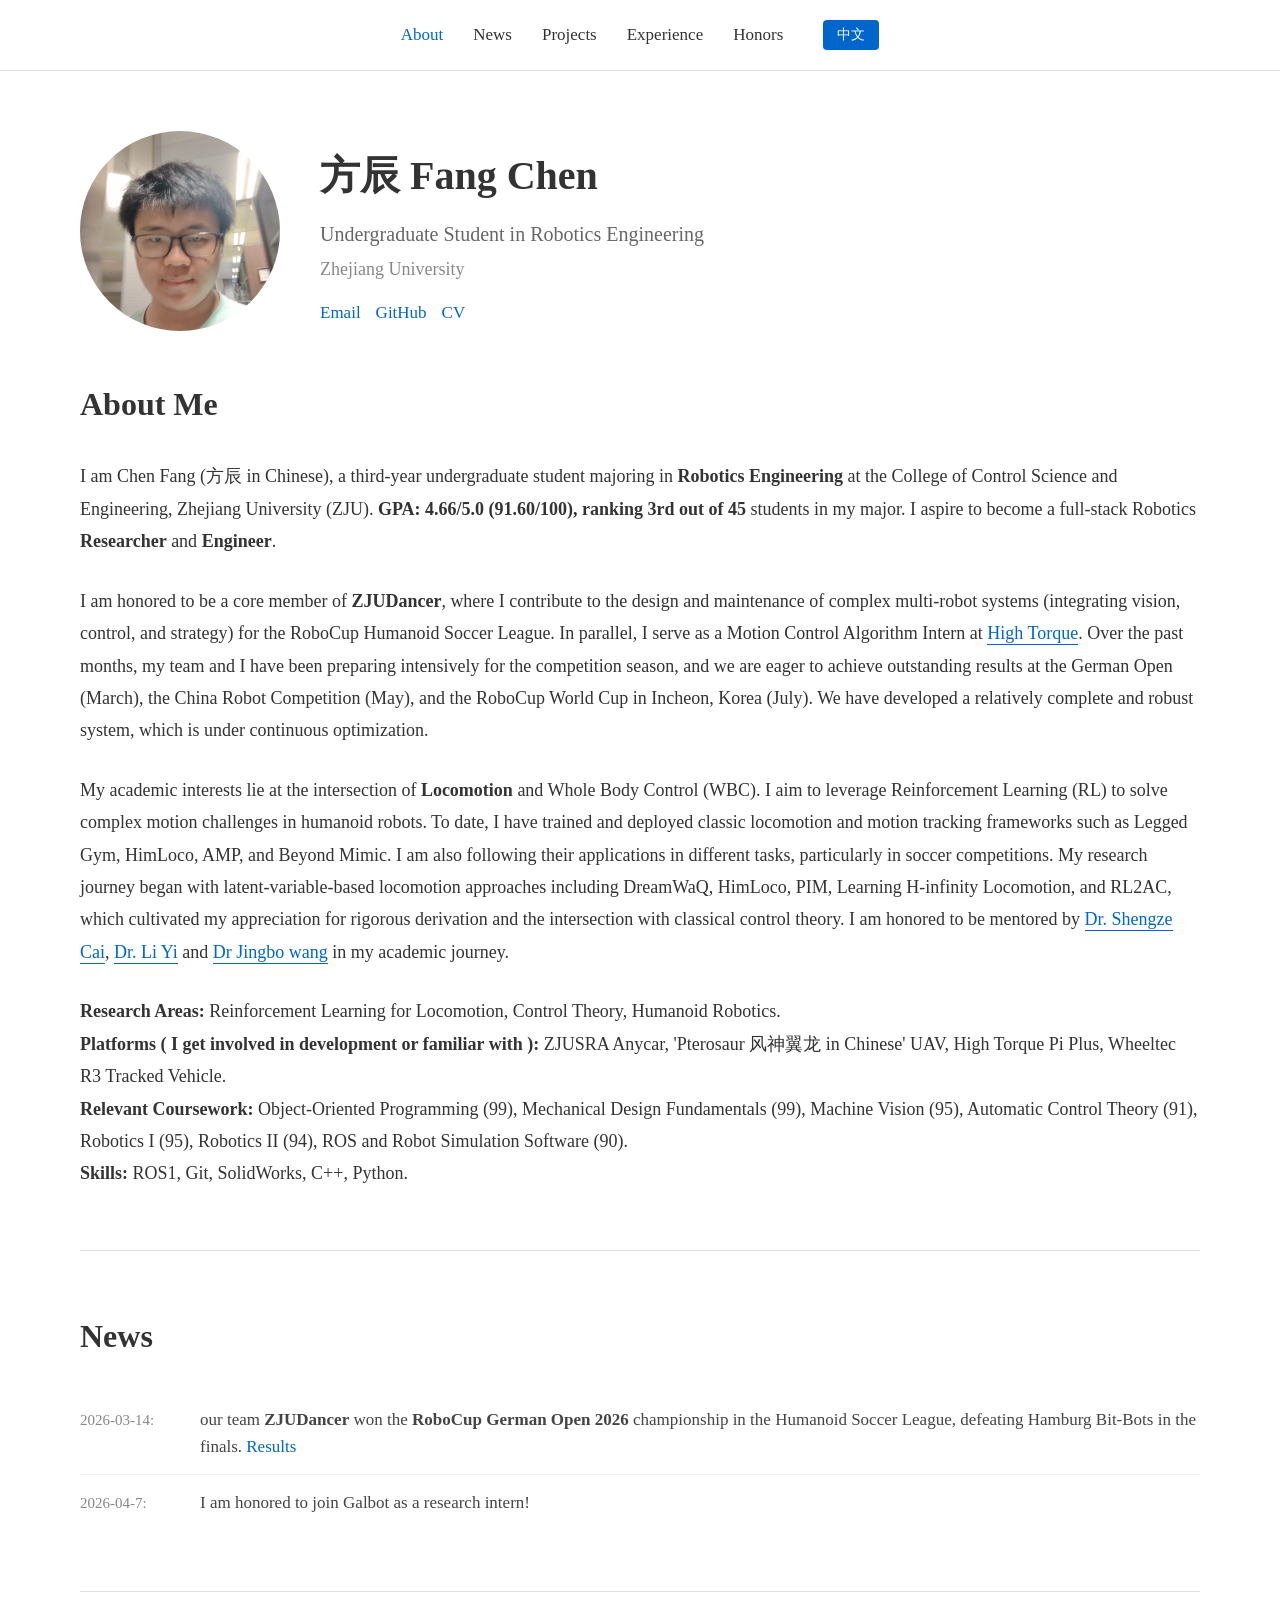
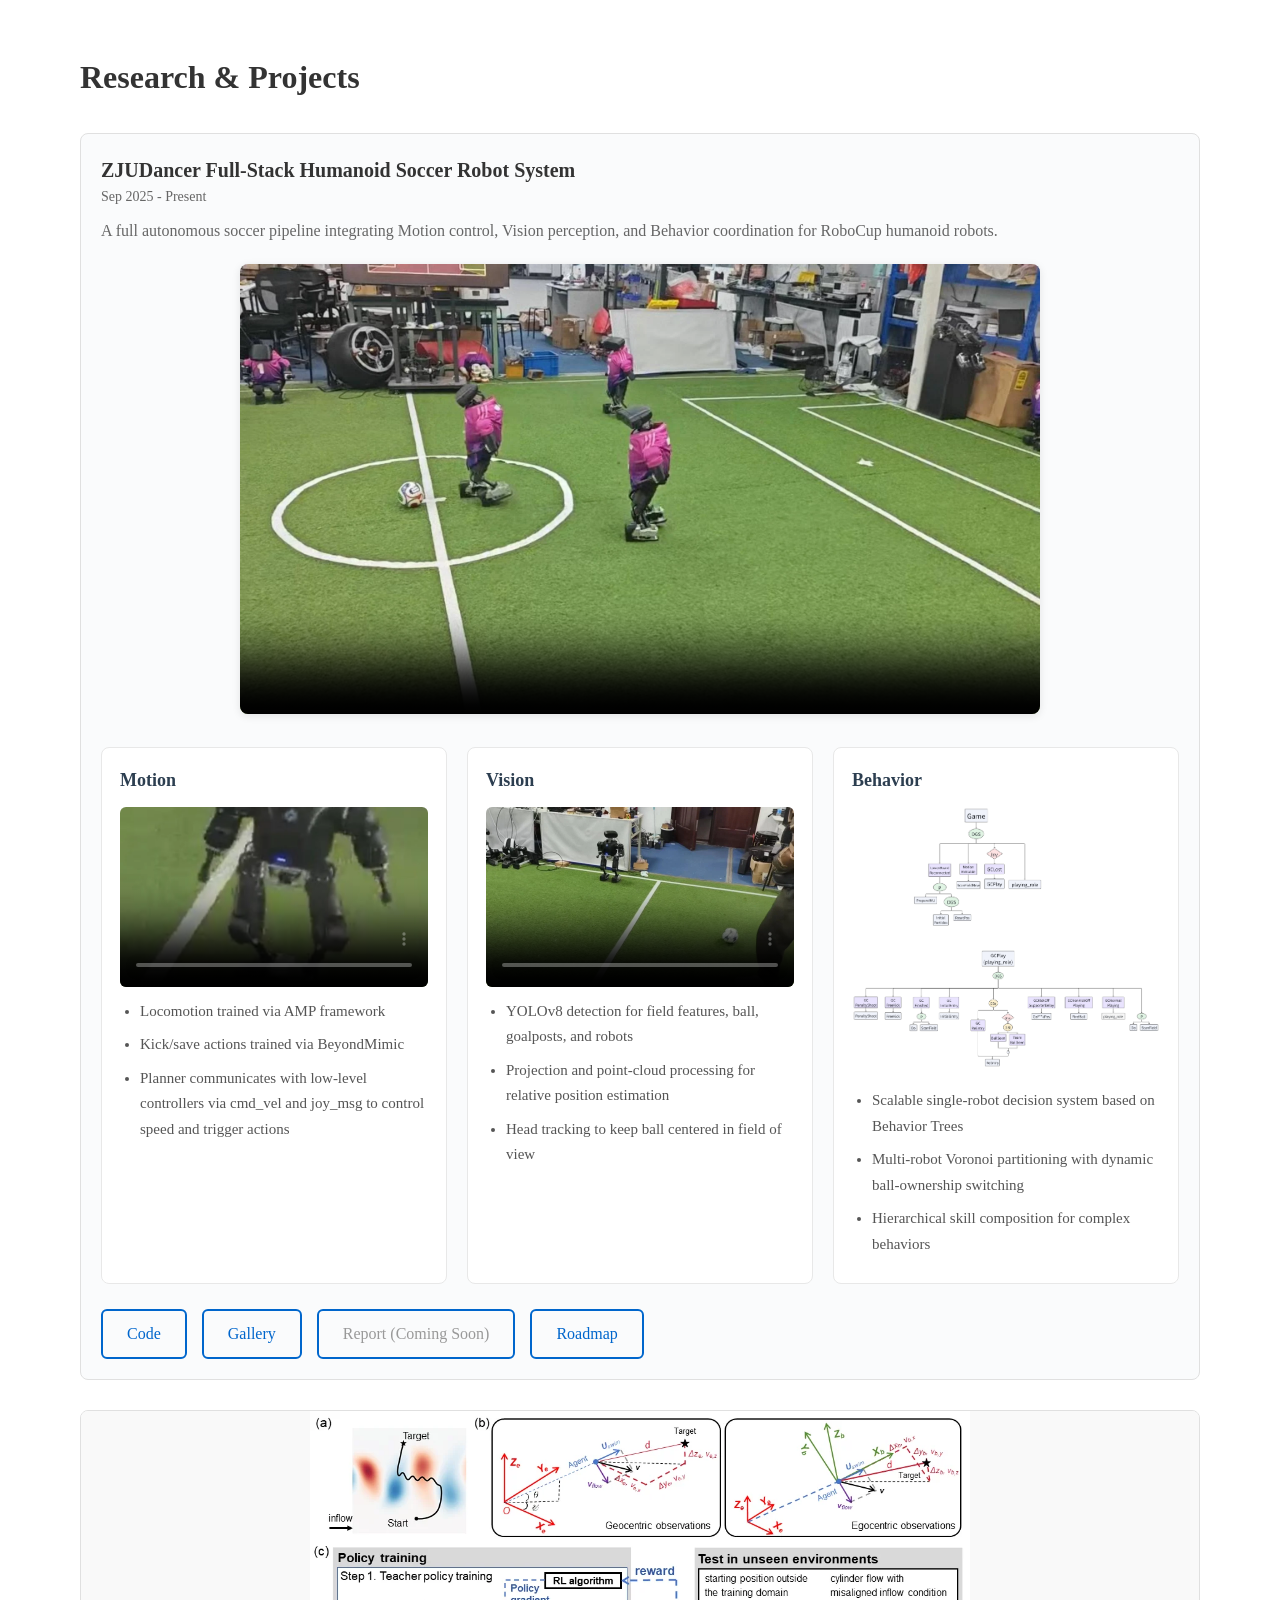
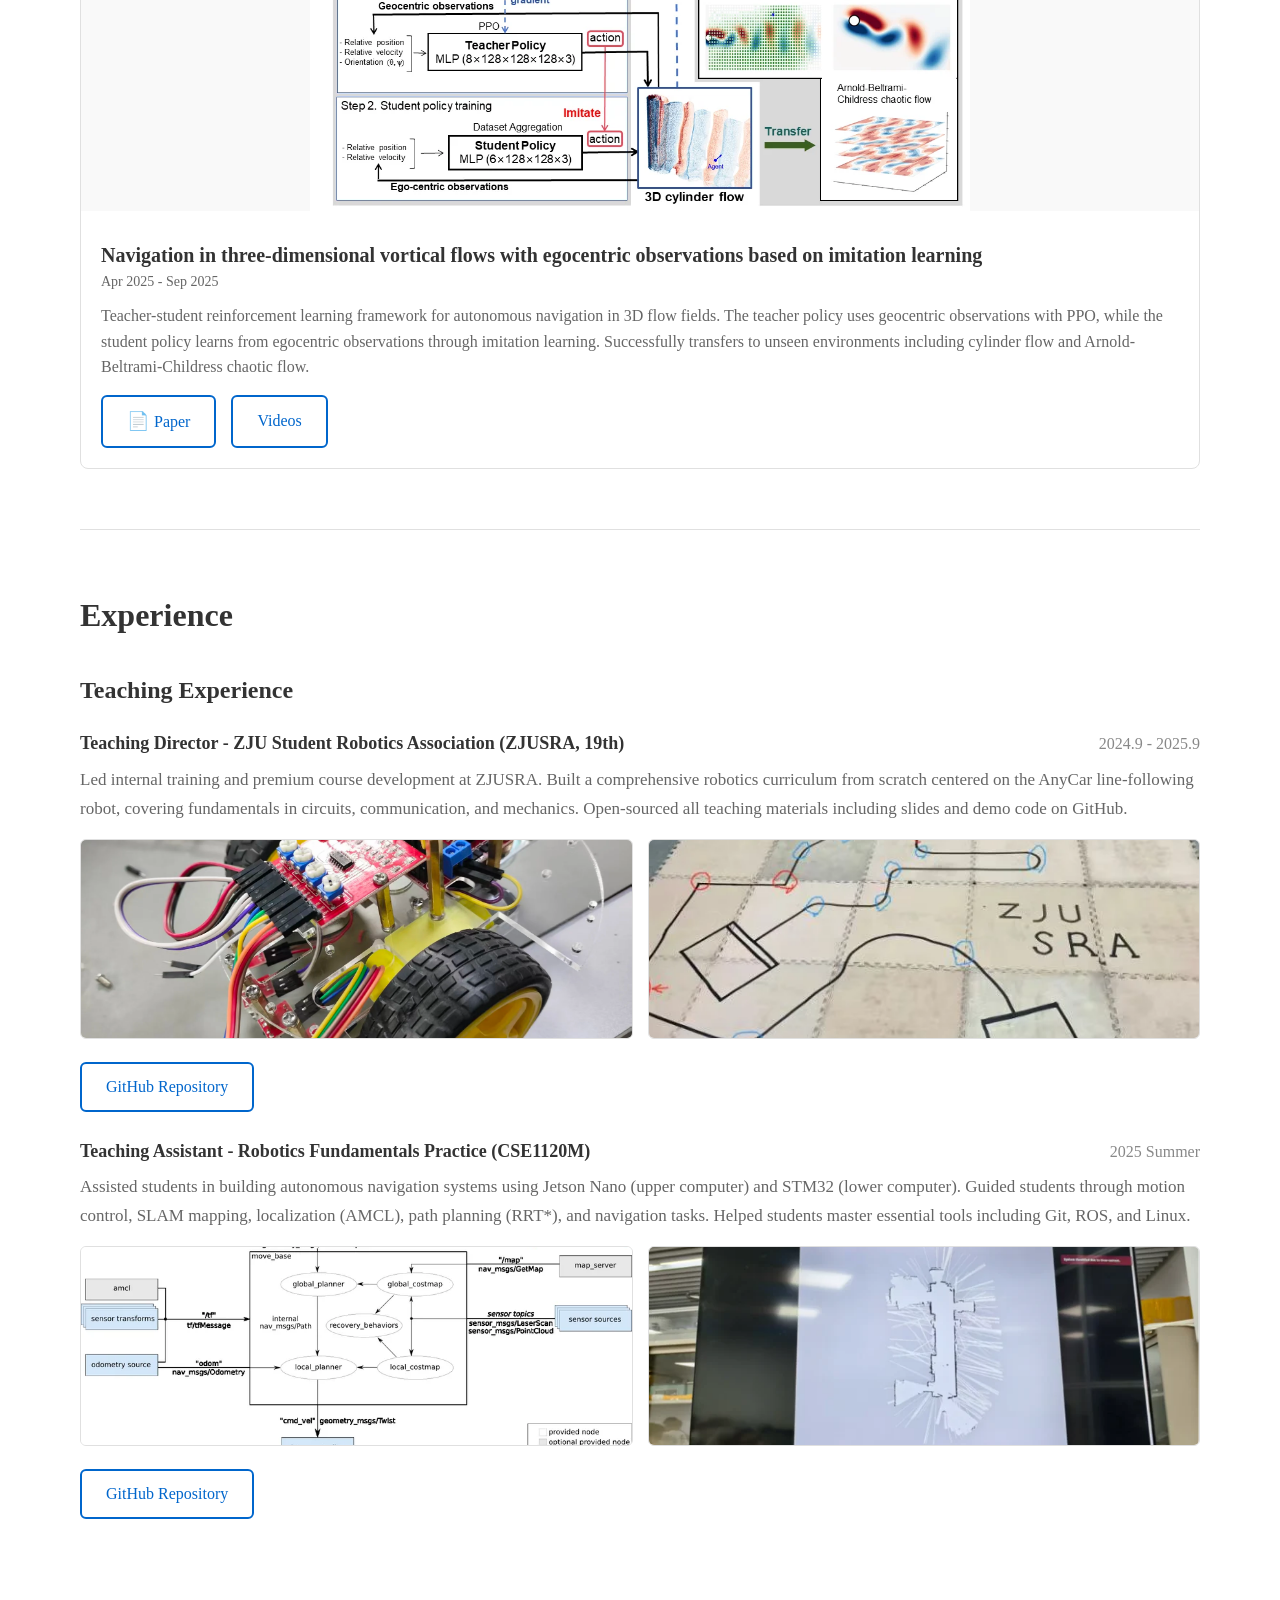
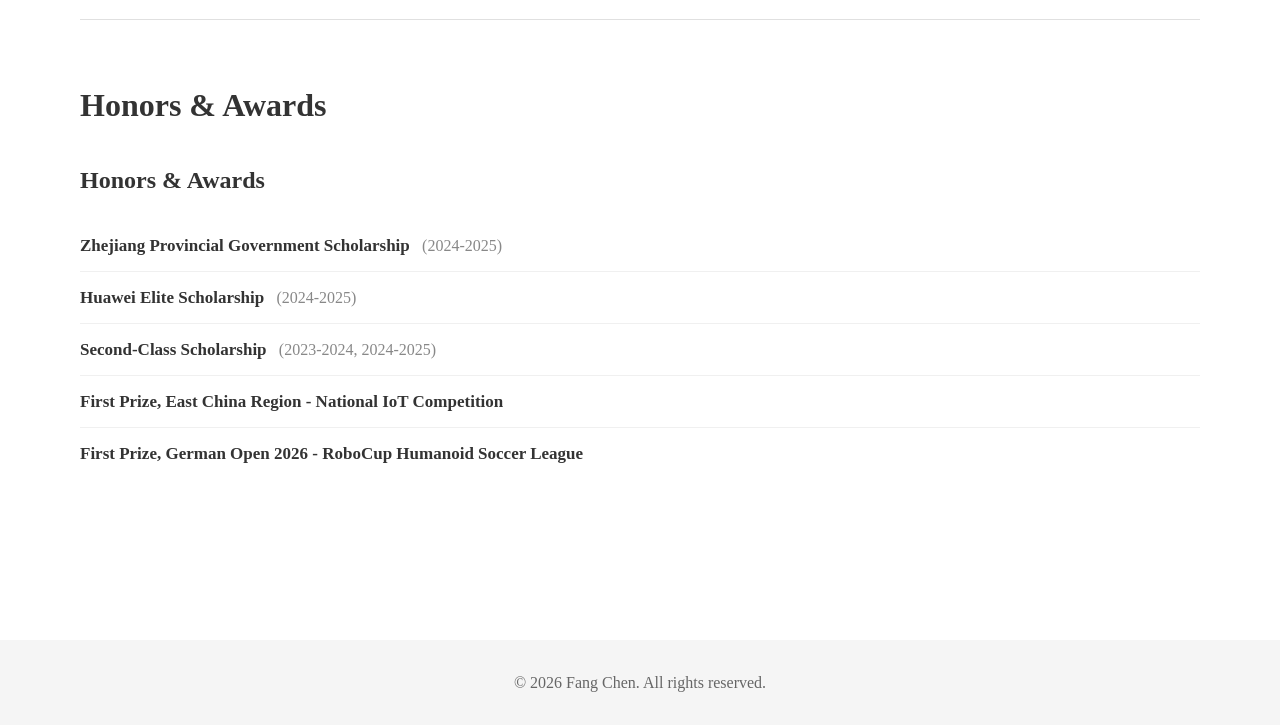
==== commit 243919cd: "add cv" ====
--- a/index.html
+++ b/index.html
@@ -94,6 +94,7 @@
                 >Email</a
               >
               <a href="https://github.com/bclz19">GitHub</a>
+              <a href="resume(release26_8_11).pdf">CV</a>
             </div>
           </div>
         </div>
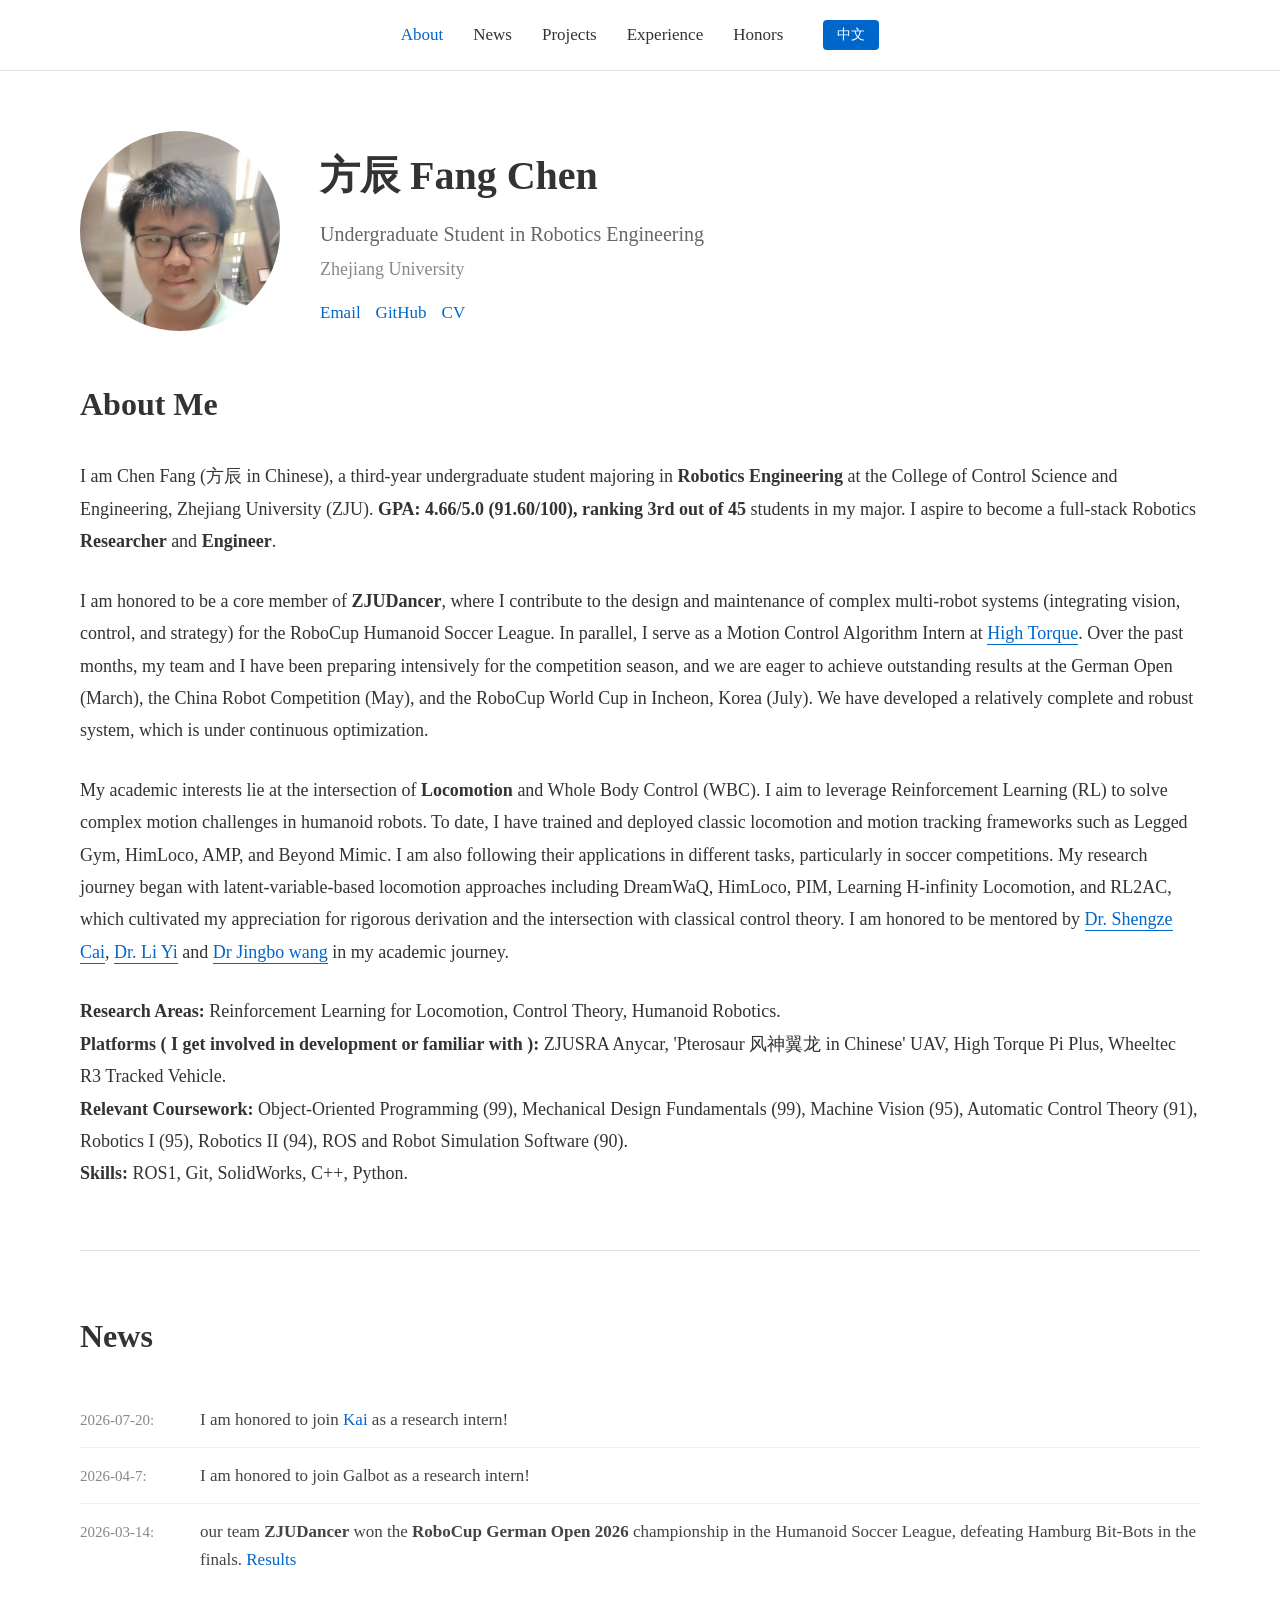
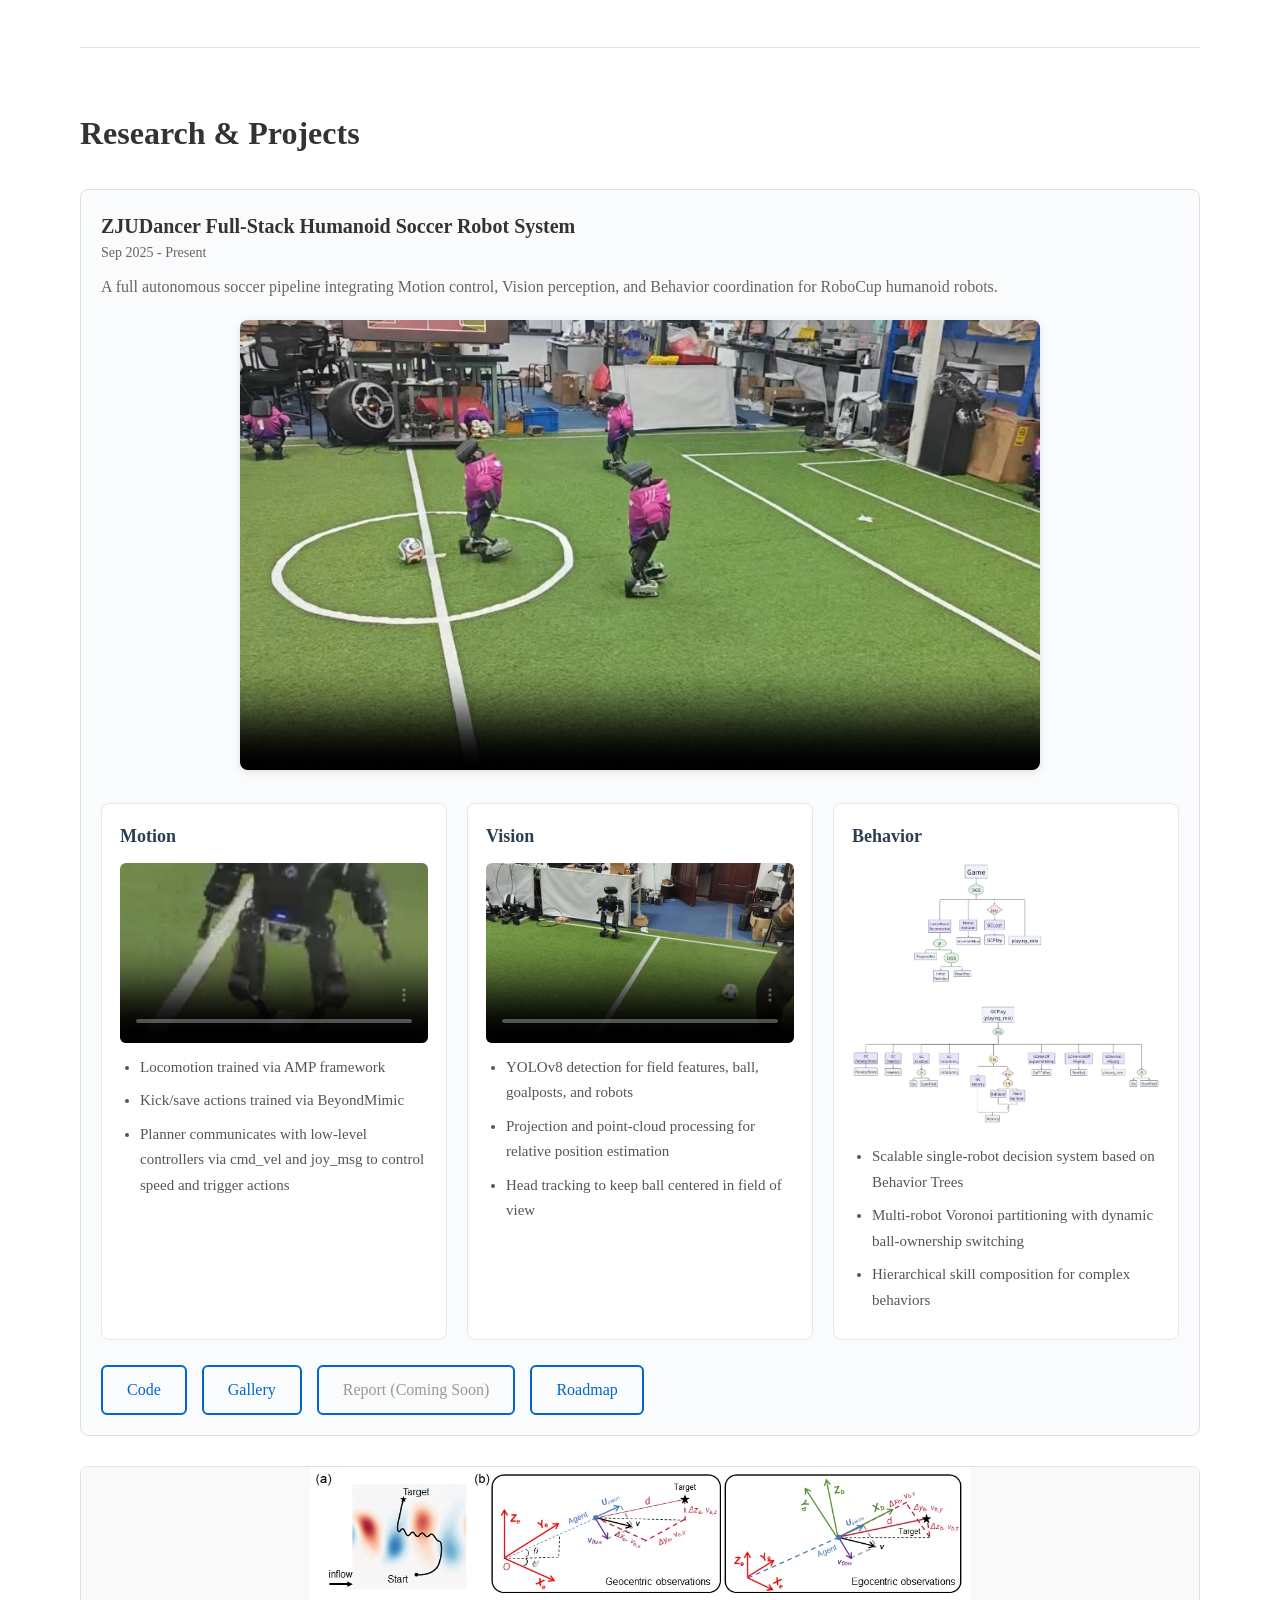
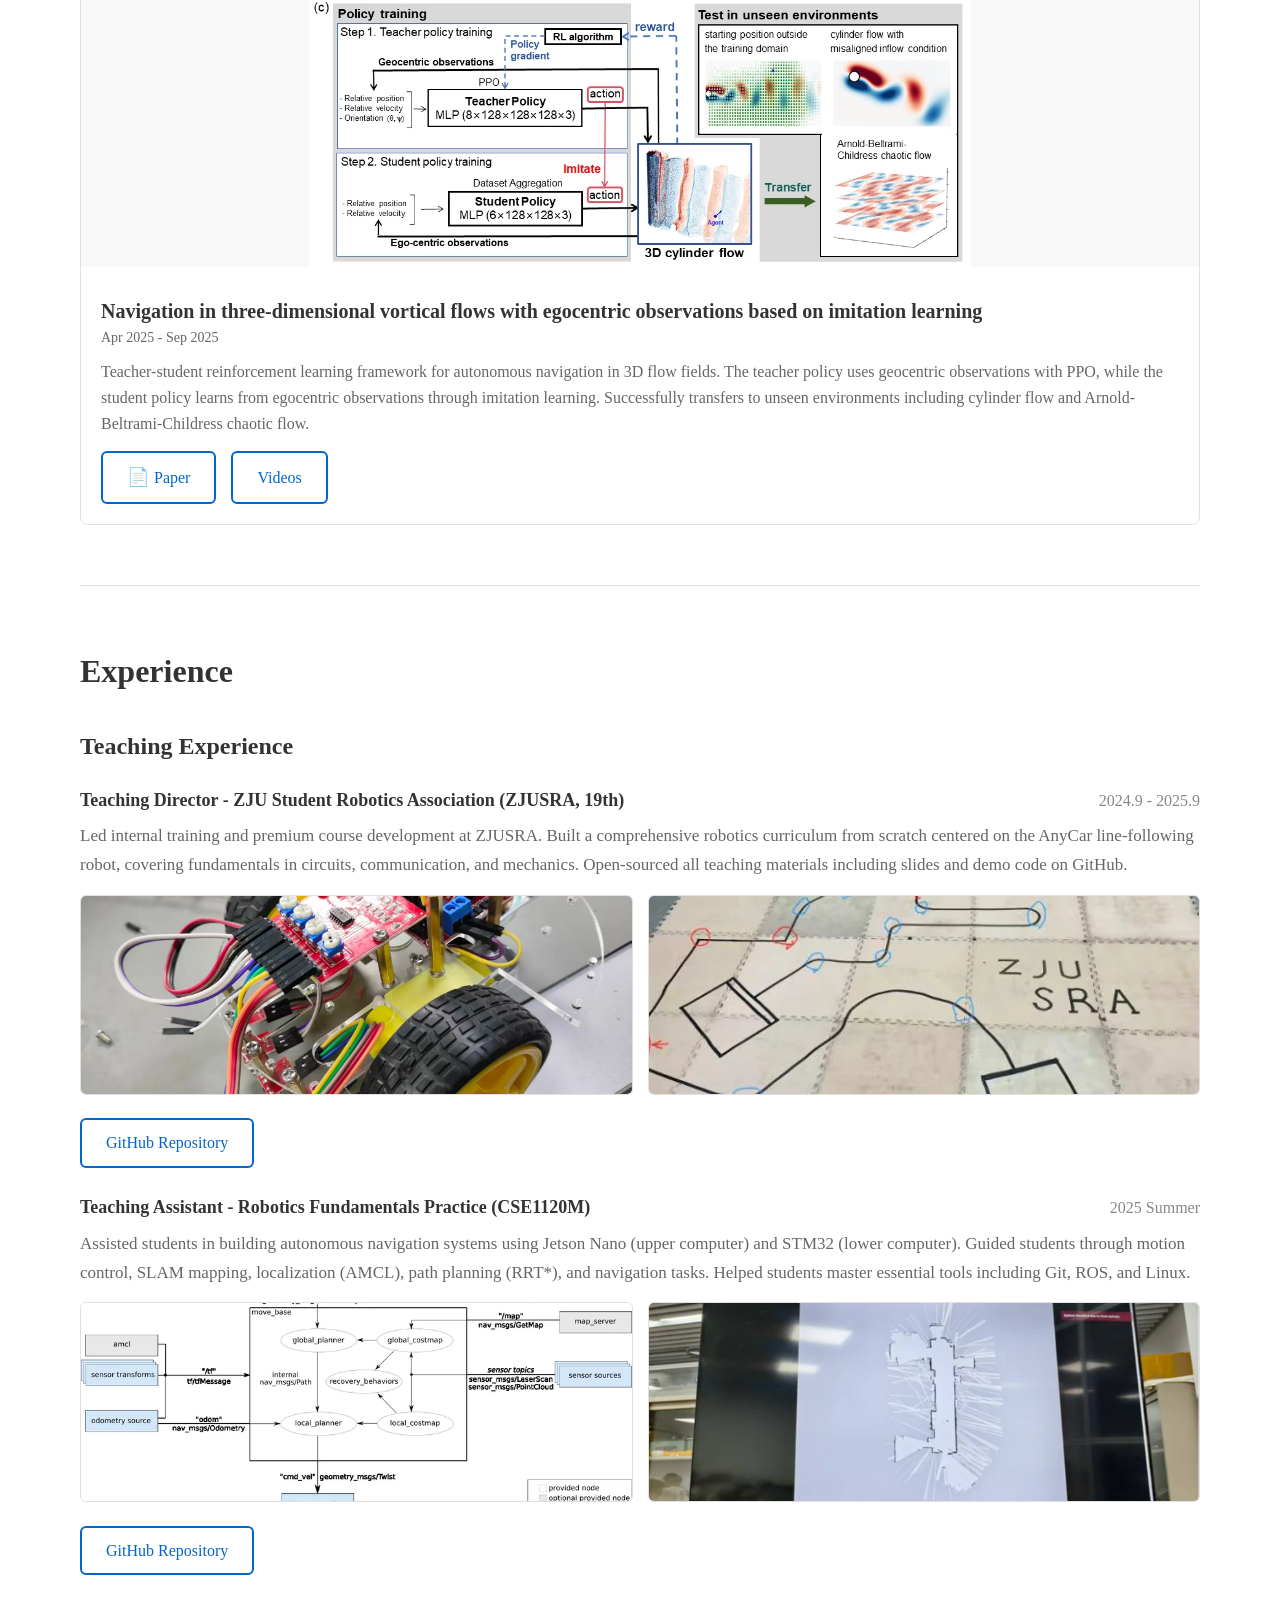
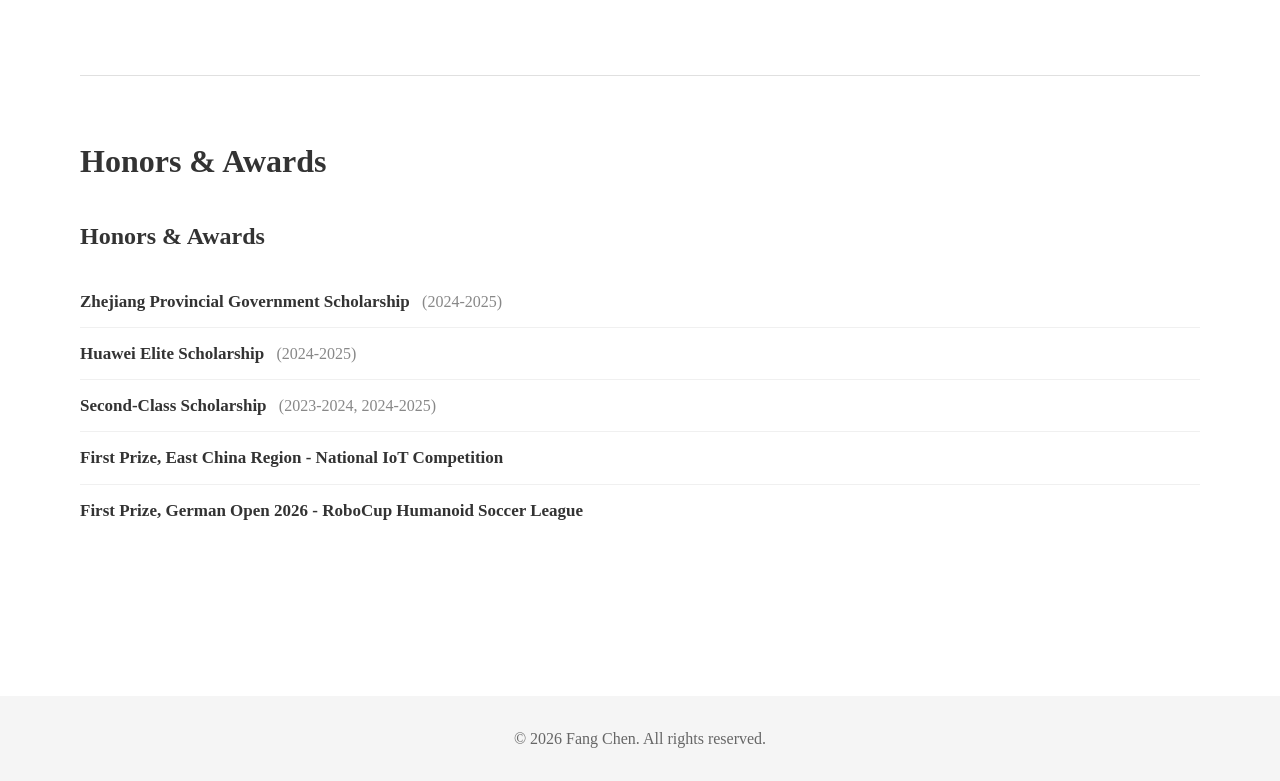
==== commit 15462d27: "update news" ====
--- a/index.html
+++ b/index.html
@@ -190,13 +190,11 @@
         <h2 data-lang-en="News" data-lang-zh="动态">News</h2>
         <ul class="news-list">
           <li class="news-item">
-            <span class="news-date">2026-03-14:</span>
+            <span class="news-date">2026-07-20:</span>
             <p
-              data-lang-en="our team <strong>ZJUDancer</strong> won the <strong>RoboCup German Open 2026</strong> championship in the Humanoid Soccer League, defeating Hamburg Bit-Bots in the finals. <a href='https://robocup.de/germanopen-2026/ergebnisse/major/humanoid-soccer-league' target='_blank'>Results</a>"
-              data-lang-zh="<strong>ZJUDancer</strong> 在决赛中战胜 Hamburg Bit-Bots，荣获 <strong>RoboCup 德国公开赛 2026</strong> 人形机器人足球联赛冠军。<a href='https://robocup.de/germanopen-2026/ergebnisse/major/humanoid-soccer-league' target='_blank'>比赛结果</a>"
-            >
-              our team <strong>ZJUDancer</strong> won the <strong>RoboCup German Open 2026</strong> championship in the Humanoid Soccer League, defeating Hamburg Bit-Bots in the finals.
-              <a href="https://robocup.de/germanopen-2026/ergebnisse/major/humanoid-soccer-league" target="_blank">Results</a>
+              data-lang-en="I am honored to join <a href='https://www.kinetixai.tech/en' target='_blank' rel='noopener noreferrer'>Kai</a> as a research intern!"
+              data-lang-zh="我加入了<a href='https://www.kinetixai.tech/en' target='_blank' rel='noopener noreferrer'>超维动力</a>人形全身运控｜仿真部门实习"
+            >
             </p>
           </li>
           <li class="news-item">
@@ -205,6 +203,16 @@
               data-lang-en="I am honored to join Galbot as a research intern!"
               data-lang-zh="我加入了银河通用人形算法部门实习"
             >
+            </p>
+          </li>
+          <li class="news-item">
+            <span class="news-date">2026-03-14:</span>
+            <p
+              data-lang-en="our team <strong>ZJUDancer</strong> won the <strong>RoboCup German Open 2026</strong> championship in the Humanoid Soccer League, defeating Hamburg Bit-Bots in the finals. <a href='https://robocup.de/germanopen-2026/ergebnisse/major/humanoid-soccer-league' target='_blank'>Results</a>"
+              data-lang-zh="<strong>ZJUDancer</strong> 在决赛中战胜 Hamburg Bit-Bots，荣获 <strong>RoboCup 德国公开赛 2026</strong> 人形机器人足球联赛冠军。<a href='https://robocup.de/germanopen-2026/ergebnisse/major/humanoid-soccer-league' target='_blank'>比赛结果</a>"
+            >
+              our team <strong>ZJUDancer</strong> won the <strong>RoboCup German Open 2026</strong> championship in the Humanoid Soccer League, defeating Hamburg Bit-Bots in the finals.
+              <a href="https://robocup.de/germanopen-2026/ergebnisse/major/humanoid-soccer-league" target="_blank">Results</a>
             </p>
           </li>
         </ul>
